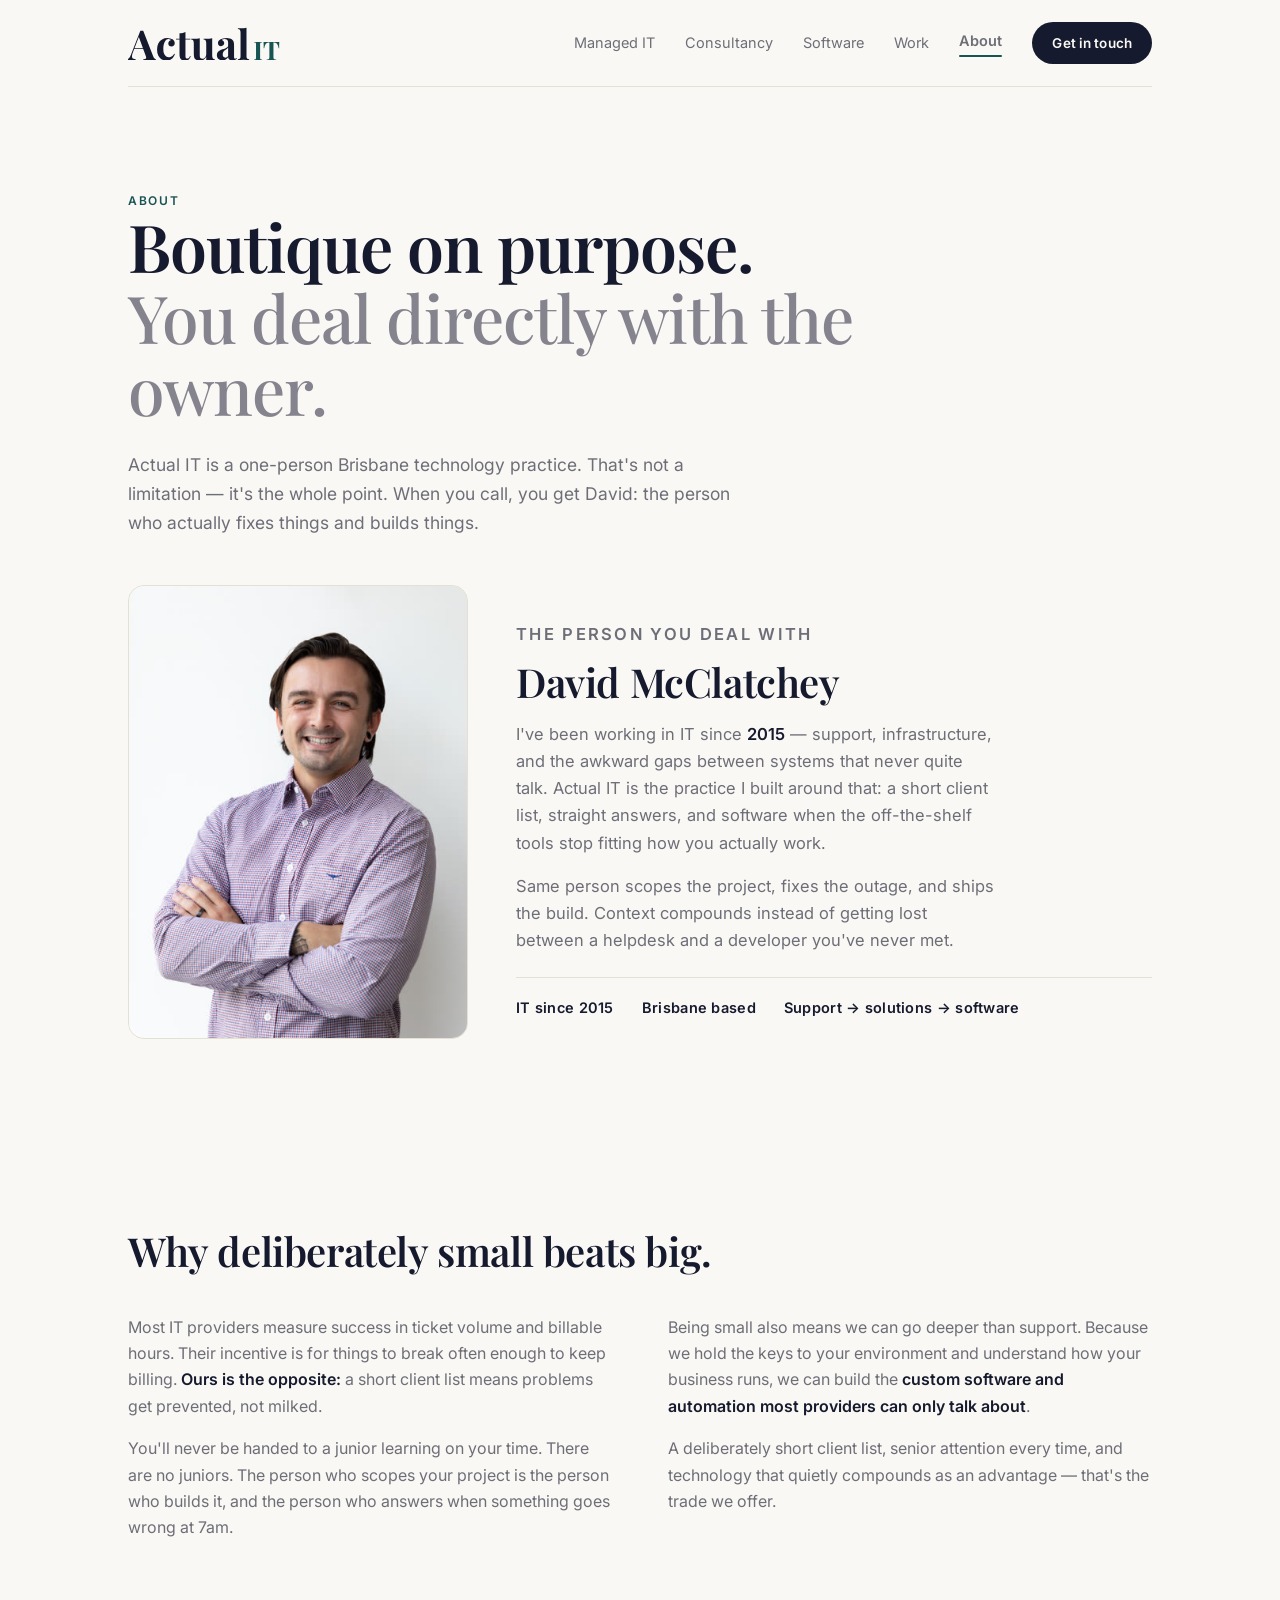
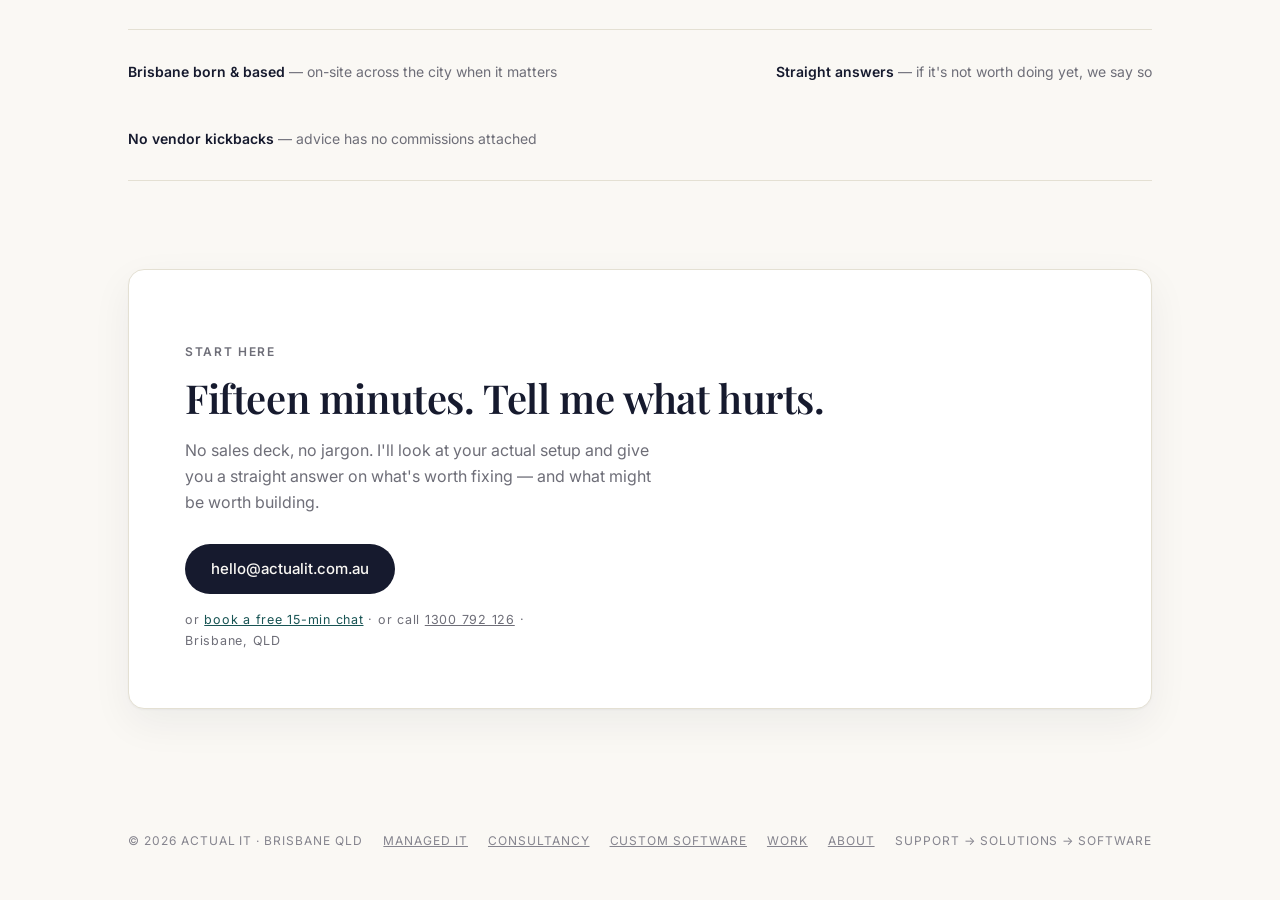
==== about/index.html @ 2c1c865e "Add David photo and brief About bio (IT since 2015) Optimise the portrait for web, feature it on /ab" ====
<!DOCTYPE html>
<html lang="en-AU">
<head>
<meta charset="UTF-8">
<meta name="viewport" content="width=device-width, initial-scale=1.0">
<title>About Actual IT | Boutique Brisbane IT — Deal Directly With The Owner</title>
<meta name="description" content="Meet David McClatchey — Actual IT is a boutique one-person Brisbane practice. In IT since 2015. A short client list means senior attention every time.">
<link rel="canonical" href="https://actualit.com.au/about/">
<meta property="og:type" content="website">
<meta property="og:title" content="About Actual IT — Boutique Brisbane IT">
<meta property="og:description" content="Meet David McClatchey — Actual IT is a boutique one-person Brisbane practice. In IT since 2015. A short client list means senior attention every time.">
<meta property="og:url" content="https://actualit.com.au/about/">
<meta property="og:locale" content="en_AU">
<meta property="og:image" content="https://actualit.com.au/assets/og-image.png">
<meta property="og:image:alt" content="Actual IT — boutique IT support, consultancy and custom software for Brisbane businesses.">
<meta property="og:image:width" content="1600">
<meta property="og:image:height" content="900">
<meta name="twitter:card" content="summary_large_image">

<meta name="geo.region" content="AU-QLD">
<meta name="geo.placename" content="Brisbane">
<link rel="icon" type="image/svg+xml" href="/favicon.svg?v=2">
<link rel="preconnect" href="https://fonts.googleapis.com">
<link rel="preconnect" href="https://fonts.gstatic.com" crossorigin>
<link href="https://fonts.googleapis.com/css2?family=Inter:wght@400;500;600&family=Playfair+Display:wght@500;600;700&display=swap" rel="stylesheet">
<link rel="stylesheet" href="/styles.css">
<script type="application/ld+json">
{
  "@context": "https://schema.org",
  "@type": "AboutPage",
  "name": "About Actual IT",
  "url": "https://actualit.com.au/about/",
  "about": {
    "@type": "ProfessionalService",
    "name": "Actual IT",
    "founder": {
      "@type": "Person",
      "name": "David McClatchey",
      "jobTitle": "Principal Consultant",
      "image": "https://actualit.com.au/assets/david-mcclatchey.jpg",
      "description": "Founder of Actual IT. Working in IT since 2015 — managed support, consultancy and custom software for Brisbane businesses.",
      "worksFor": {"@type": "Organization", "name": "Actual IT", "url": "https://actualit.com.au/"},
      "homeLocation": {"@type": "City", "name": "Brisbane"}
    }
  }
}
</script>
</head>
<body>


<div class="wrap">
  <nav>
    <a class="skip" href="#main">Skip to content</a>
    <a class="brand" href="/">
      <img class="brand-logo" src="/assets/logo.svg?v=2" alt="Actual IT" width="132" height="47">
    </a>
    <button class="nav-toggle" aria-expanded="false" aria-controls="site-nav">Menu</button>
    <div class="nav-right" id="site-nav">
      <a class="link" href="/services/managed-it-support">Managed IT</a>
      <a class="link" href="/services/consultancy">Consultancy</a>
      <a class="link" href="/services/custom-software">Software</a>
      <a class="link" href="/work/">Work</a>
      <a class="link" href="/about/" aria-current="page">About</a>
      <a class="nav-cta" href="/contact/">Get in touch</a>
    </div>
  </nav>
</div>


<main id="main">

<header class="hero" style="padding-bottom:48px;">
  <div class="wrap">
    <p class="sec-label">About</p>
    <h1>Boutique on purpose.<br><span class="dim">You deal directly with the owner.</span></h1>
    <p class="hero-sub">
      Actual IT is a one-person Brisbane technology practice. That's not a limitation — it's the
      whole point. When you call, you get David: the person who actually fixes things and builds things.
    </p>
  </div>
</header>

<section id="david" style="padding-top:0;">
  <div class="wrap">
    <div class="about-intro">
      <figure class="about-photo">
        <img
          src="/assets/david-mcclatchey.jpg"
          srcset="/assets/david-mcclatchey-sm.jpg 426w, /assets/david-mcclatchey.jpg 933w"
          sizes="(max-width: 800px) 80vw, 340px"
          width="933"
          height="1400"
          alt="David McClatchey, founder of Actual IT"
          loading="eager"
          decoding="async"
        >
      </figure>
      <div>
        <p class="sec-label">The person you deal with</p>
        <h2>David McClatchey</h2>
        <p>
          I've been working in IT since <strong>2015</strong> — support, infrastructure, and the
          awkward gaps between systems that never quite talk. Actual IT is the practice I built
          around that: a short client list, straight answers, and software when the off-the-shelf
          tools stop fitting how you actually work.
        </p>
        <p>
          Same person scopes the project, fixes the outage, and ships the build. Context compounds
          instead of getting lost between a helpdesk and a developer you've never met.
        </p>
        <div class="about-facts">
          <span><b>IT since 2015</b></span>
          <span><b>Brisbane based</b></span>
          <span><b>Support → solutions → software</b></span>
        </div>
      </div>
    </div>
  </div>
</section>

<section>
  <div class="wrap">
    <div class="sec-head">
      <h2>Why deliberately small beats big.</h2>
    </div>
    <div class="pos-grid" style="margin-top:40px;">
      <div>
        <p>Most IT providers measure success in ticket volume and billable hours. Their incentive is for things to break often enough to keep billing. <strong>Ours is the opposite:</strong> a short client list means problems get prevented, not milked.</p>
        <p>You'll never be handed to a junior learning on your time. There are no juniors. The person who scopes your project is the person who builds it, and the person who answers when something goes wrong at 7am.</p>
      </div>
      <div>
        <p>Being small also means we can go deeper than support. Because we hold the keys to your environment and understand how your business runs, we can build the <strong>custom software and automation most providers can only talk about</strong>.</p>
        <p>A deliberately short client list, senior attention every time, and technology that quietly compounds as an advantage — that's the trade we offer.</p>
      </div>
    </div>
  </div>
</section>

<div class="wrap">
  <div class="trust">
    <div><b>Brisbane born &amp; based</b> — on-site across the city when it matters</div>
    <div><b>Straight answers</b> — if it's not worth doing yet, we say so</div>
    <div><b>No vendor kickbacks</b> — advice has no commissions attached</div>
  </div>
</div>

<section id="contact">
  <div class="wrap">
    <div class="contact-box">
      <p class="sec-label">Start here</p>
      <h2>Fifteen minutes. Tell me what hurts.</h2>
      <p>No sales deck, no jargon. I'll look at your actual setup and give you a straight answer on what's worth fixing — and what might be worth building.</p>
      <a class="btn btn-solid" href="mailto:hello@actualit.com.au">hello@actualit.com.au</a>
      <p class="contact-alt">or <a href="https://cal.com/actualit/15min" target="_blank" rel="noopener" style="color:var(--accent);">book a free 15-min chat</a> · or call <a href="tel:1300792126">1300 792 126</a> &middot; Brisbane, QLD</p>
    </div>
  </div>
</section>

</main>


<div class="wrap">
  <footer style="flex-wrap:wrap; gap:16px;">
    <span>&copy; 2026 ACTUAL IT &middot; BRISBANE QLD</span>
    <span style="display:flex; gap:20px; flex-wrap:wrap;">
      <a href="/services/managed-it-support" style="color:inherit;">Managed IT</a>
      <a href="/services/consultancy" style="color:inherit;">Consultancy</a>
      <a href="/services/custom-software" style="color:inherit;">Custom Software</a>
      <a href="/work/" style="color:inherit;">Work</a>
      <a href="/about/" style="color:inherit;">About</a>
    </span>
    <span>SUPPORT &rarr; SOLUTIONS &rarr; SOFTWARE</span>
  </footer>
</div>

<script>
  (function () {
    var btn = document.querySelector('.nav-toggle');
    var nav = document.getElementById('site-nav');
    if (!btn || !nav) return;
    btn.addEventListener('click', function () {
      var open = nav.classList.toggle('open');
      btn.setAttribute('aria-expanded', open ? 'true' : 'false');
    });
  })();
</script>

</body>
</html>
---- styles.css ----
:root {
    --bg: #FAF8F4;          /* warm off-white */
    --panel: #F2EFE6;
    --border: #E4E0D3;
    --text: #161A2E;        /* ink navy */
    --muted: #6E6E78;       /* slate grey */
    --faint: #85848E;
    --accent: #185454;      /* dark teal */
    --accent-bright: #1E6F6F;
    --sage: #7FB5AE;        /* accents on dark only */
    --bone: #F2EDE3;        /* text on navy */
    --serif: "Playfair Display", Georgia, "Times New Roman", serif;
    --sans: "Inter", "Segoe UI", system-ui, sans-serif;
  }
  * { box-sizing: border-box; margin: 0; padding: 0; }
  body {
    background: var(--bg); color: var(--text);
    font-family: var(--sans); font-size: 16px; line-height: 1.65;
    -webkit-font-smoothing: antialiased;
  }
  ::selection { background: var(--accent); color: var(--bone); }
  .wrap { max-width: 1080px; margin: 0 auto; padding: 0 28px; }

  .skip {
    position: absolute; left: -999px; top: 0; z-index: 100;
    background: var(--accent); color: var(--bone);
    padding: 10px 18px; border-radius: 0 0 10px 0;
    font-size: 14px; text-decoration: none;
  }
  .skip:focus { left: 0; }
  a:focus-visible, button:focus-visible {
    outline: 2px solid var(--accent); outline-offset: 3px; border-radius: 4px;
  }
  .nav-right a[aria-current="page"] { color: var(--text); font-weight: 600; }
  .nav-right a.link[aria-current="page"]::after {
    content: ""; display: block; height: 2px; background: var(--accent);
    border-radius: 2px; margin-top: 2px;
  }

  /* nav */
  nav {
    display: flex; justify-content: space-between; align-items: center;
    padding: 22px 0; border-bottom: 1px solid var(--border);
  }
  .brand { display: flex; align-items: center; text-decoration: none; }
  .brand-logo { height: 34px; width: auto; display: block; }
  .nav-right { display: flex; gap: 30px; align-items: center; }
  .nav-right a.link { color: var(--muted); text-decoration: none; font-size: 14.5px; transition: color .15s; }
  .nav-right a.link:hover { color: var(--text); }
  .nav-cta {
    font-size: 13.5px; font-weight: 600; text-decoration: none;
    background: var(--text); color: var(--bg) !important;
    padding: 10px 20px; border-radius: 99px; transition: background .15s;
    letter-spacing: 0.01em;
  }
  .nav-cta:hover { background: var(--accent); }

  .nav-toggle { display: none; }
  @media (max-width: 760px) {
    .nav-right { position: fixed; inset: 0 0 auto 0; background: var(--bg);
      flex-direction: column; align-items: flex-start; gap: 20px;
      padding: 84px 28px 32px; border-bottom: 1px solid var(--border);
      transform: translateY(-110%); transition: transform .22s ease; z-index: 90; }
    .nav-right.open { transform: translateY(0); }
    .nav-right a.link { font-size: 18px; }
    .nav-toggle { display: block; background: none; border: 1px solid var(--border);
      border-radius: 8px; padding: 8px 12px; font-size: 15px; color: var(--text);
      cursor: pointer; z-index: 95; }
    nav { position: relative; }
  }

  /* hero */
  .hero { padding: 104px 0 80px; }
  .status-pill {
    display: inline-flex; align-items: center; gap: 9px;
    font-size: 12px; color: var(--muted); letter-spacing: 0.12em;
    text-transform: uppercase; font-weight: 500;
    border: 1px solid var(--border); border-radius: 99px; padding: 8px 16px;
    background: #fff; margin-bottom: 34px;
  }
  .pulse { width: 8px; height: 8px; border-radius: 50%; background: var(--accent-bright); animation: pulse 2.4s infinite; }
  @keyframes pulse { 0%,100% { opacity: 1; } 50% { opacity: .35; } }
  h1 {
    font-family: var(--serif); font-weight: 600;
    font-size: clamp(40px, 5.4vw, 66px); letter-spacing: -0.015em;
    line-height: 1.08; max-width: 20ch;
  }
  h1 .ok { color: var(--accent); }
  h1 .dim { color: var(--faint); font-weight: 500; }
  .hero-sub { margin-top: 26px; max-width: 56ch; color: var(--muted); font-size: 17.5px; }
  .hero-actions { margin-top: 38px; display: flex; gap: 16px; align-items: center; flex-wrap: wrap; }
  .btn {
    font-size: 15px; text-decoration: none;
    padding: 13px 26px; border-radius: 99px; transition: all .15s ease;
  }
  .btn-solid { background: var(--text); color: var(--bg); font-weight: 500; }
  .btn-solid:hover { background: var(--accent); transform: translateY(-1px); box-shadow: 0 6px 18px rgba(24,84,84,.22); }
  .btn-text { color: var(--text); font-weight: 500; }

  /* "what it's like" panel */
  .like {
    margin-top: 72px; border: 1px solid var(--border); border-radius: 14px;
    background: #fff; overflow: hidden;
    box-shadow: 0 1px 2px rgba(22,26,46,.04), 0 12px 32px rgba(22,26,46,.05);
  }
  .like-bar {
    display: flex; align-items: center; justify-content: space-between;
    padding: 14px 22px; border-bottom: 1px solid var(--border);
    font-size: 11.5px; letter-spacing: 0.12em; text-transform: uppercase;
    color: var(--faint); font-weight: 500;
  }
  .like-row {
    display: grid; grid-template-columns: 34px 1fr auto; gap: 16px;
    padding: 20px 24px; border-bottom: 1px solid var(--border); align-items: start;
  }
  .like-row:last-child { border-bottom: none; }
  .like-check {
    width: 24px; height: 24px; border-radius: 50%; background: rgba(24,84,84,.10);
    color: var(--accent); display: flex; align-items: center; justify-content: center;
    font-size: 13px; font-weight: 700; margin-top: 2px;
  }
  .like-t { font-weight: 600; font-size: 15.5px; }
  .like-d { color: var(--muted); font-size: 14.5px; margin-top: 2px; }
  .like-meta { font-size: 11.5px; letter-spacing: 0.08em; text-transform: uppercase; color: var(--faint); white-space: nowrap; padding-top: 4px; font-weight: 500; }

  /* sections */
  section { padding: 88px 0; }
  .sec-head { max-width: 720px; }
  .sec-label {
    font-size: 12px; color: var(--accent);
    letter-spacing: 0.14em; text-transform: uppercase; font-weight: 600;
  }
  h2 {
    font-family: var(--serif); font-weight: 600;
    font-size: clamp(28px, 3.4vw, 40px); letter-spacing: -0.01em;
    line-height: 1.12; margin-top: 14px;
  }
  .sec-note { color: var(--muted); font-size: 16.5px; margin-top: 14px; max-width: 52ch; }

  /* services ledger */
  .ledger { margin-top: 48px; }
  .ledger-row {
    display: grid; grid-template-columns: 220px 1fr 120px; gap: 36px;
    padding: 30px 20px; border-top: 1px solid var(--border);
    border-radius: 12px; transition: background .15s;
  }
  .ledger-row:last-child { border-bottom: 1px solid var(--border); }
  .ledger-row:hover { background: #fff; box-shadow: 0 1px 3px rgba(22,26,46,.05); }
  @media (max-width: 800px) { .ledger-row { grid-template-columns: 1fr; gap: 10px; } }
  .ledger-name { font-family: var(--serif); font-weight: 600; font-size: 19px; letter-spacing: -0.01em; }
  .ledger-name small { display: block; font-weight: 500; font-size: 11px; letter-spacing: 0.1em; text-transform: uppercase; color: var(--faint); margin-top: 6px; }
  .ledger-desc { color: var(--muted); font-size: 15.5px; max-width: 58ch; }
  .ledger-meta { font-size: 11.5px; letter-spacing: 0.08em; text-transform: uppercase; color: var(--faint); text-align: right; font-weight: 500; }
  @media (max-width: 800px) { .ledger-meta { text-align: left; } }

  /* pitch band — warm tint */
  .band-wrap { background: linear-gradient(180deg, #F1EDE0, var(--bg)); border-top: 1px solid var(--border); border-bottom: 1px solid var(--border); }
  .pitch { display: grid; grid-template-columns: 1.1fr 1fr; gap: 60px; align-items: center; }
  @media (max-width: 840px) { .pitch { grid-template-columns: 1fr; } }
  .pitch p { color: var(--muted); margin-top: 18px; font-size: 16.5px; }
  .pitch strong { color: var(--text); font-weight: 500; }
  .stack { border: 1px solid var(--border); border-radius: 14px; background: #fff; overflow: hidden; box-shadow: 0 1px 2px rgba(22,26,46,.04), 0 10px 28px rgba(22,26,46,.05); }
  .stack-item {
    padding: 19px 24px; border-bottom: 1px solid var(--border);
    display: flex; justify-content: space-between; align-items: center; gap: 20px;
  }
  .stack-item:last-child { border-bottom: none; }
  .stack-item .s-name { font-family: var(--serif); font-weight: 600; font-size: 16px; }
  .stack-item.hot .s-name::before { content: "→ "; color: var(--accent); }
  .stack-item .s-desc { color: var(--faint); font-size: 13.5px; text-align: right; }

  /* trust strip */
  .trust { display: flex; gap: 44px; flex-wrap: wrap; justify-content: space-between; padding: 30px 0; border-top: 1px solid var(--border); border-bottom: 1px solid var(--border); }
  .trust div { font-size: 14px; color: var(--muted); }
  .trust b { color: var(--text); font-weight: 600; }

  /* work / case study */
  .case {
    border: 1px solid var(--border); border-radius: 16px; background: #fff;
    padding: 40px 44px 48px;
    box-shadow: 0 1px 2px rgba(22,26,46,.04), 0 12px 32px rgba(22,26,46,.05);
  }
  .case-head {
    display: flex; justify-content: space-between; align-items: flex-start;
    gap: 28px; flex-wrap: wrap;
    padding-bottom: 28px; border-bottom: 1px solid var(--border);
  }
  .case-tagline { color: var(--muted); font-size: 16.5px; margin-top: 10px; max-width: 42ch; }
  .case-meta {
    display: flex; flex-direction: column; align-items: flex-end; gap: 8px;
    font-size: 12px; letter-spacing: 0.08em; text-transform: uppercase;
    color: var(--faint); font-weight: 500; text-align: right;
  }
  .case-meta a {
    color: var(--accent); text-decoration: none; letter-spacing: 0.04em;
    text-transform: none; font-size: 14.5px; font-weight: 600;
  }
  .case-meta a:hover { color: var(--accent-bright); }
  .case-body {
    display: grid; grid-template-columns: 1fr 1fr; gap: 48px;
    padding: 36px 0 8px;
  }
  @media (max-width: 800px) {
    .case { padding: 28px 22px 36px; }
    .case-body { grid-template-columns: 1fr; gap: 28px; }
    .case-meta { align-items: flex-start; text-align: left; }
  }
  .case h3 {
    font-family: var(--serif); font-weight: 600; font-size: 22px;
    letter-spacing: -0.01em; margin-bottom: 14px;
  }
  .case-body p, .case-expand > p, .case-footer p {
    color: var(--muted); font-size: 15.5px; margin-top: 12px;
  }
  .case-body p:first-of-type, .case-expand > p:first-of-type { margin-top: 0; }
  .case-body strong, .case-footer strong { color: var(--text); font-weight: 600; }
  .case-list {
    list-style: none; display: flex; flex-direction: column; gap: 12px;
  }
  .case-list li {
    position: relative; padding-left: 18px;
    color: var(--muted); font-size: 15.5px;
  }
  .case-list li::before {
    content: ""; position: absolute; left: 0; top: 0.65em;
    width: 7px; height: 7px; border-radius: 50%; background: var(--accent);
  }
  .case-list strong { color: var(--text); font-weight: 600; }
  .case-expand {
    padding: 28px 0 8px; border-top: 1px solid var(--border); margin-top: 20px;
  }
  .case-footer {
    margin-top: 12px; padding-top: 28px; border-top: 1px solid var(--border);
  }
  .case-footer p { max-width: 62ch; }

  /* homepage work teaser */
  .work-teaser {
    display: grid; grid-template-columns: 1.05fr 1fr; gap: 48px; align-items: start;
    margin-top: 40px;
  }
  @media (max-width: 840px) { .work-teaser { grid-template-columns: 1fr; gap: 28px; } }
  .work-teaser p { color: var(--muted); font-size: 16.5px; margin-top: 16px; max-width: 48ch; }
  .work-link {
    display: block; text-decoration: none; color: inherit;
    border: 1px solid var(--border); border-radius: 14px; background: #fff;
    padding: 28px 30px; transition: border-color .15s, box-shadow .15s, transform .15s;
    box-shadow: 0 1px 2px rgba(22,26,46,.04);
  }
  .work-link:hover {
    border-color: var(--sage); transform: translateY(-2px);
    box-shadow: 0 8px 24px rgba(22,26,46,.08);
  }
  .work-link .wl-label {
    font-size: 11.5px; letter-spacing: 0.12em; text-transform: uppercase;
    color: var(--accent); font-weight: 600;
  }
  .work-link .wl-name {
    font-family: var(--serif); font-weight: 600; font-size: 28px;
    letter-spacing: -0.01em; margin-top: 10px;
  }
  .work-link .wl-desc { color: var(--muted); font-size: 15px; margin-top: 10px; max-width: 38ch; }
  .work-link .wl-go {
    display: inline-block; margin-top: 18px; color: var(--accent);
    font-size: 14.5px; font-weight: 600;
  }

  /* about / person */
  .pos-grid {
    display: grid; grid-template-columns: 1fr 1fr; gap: 40px 56px;
  }
  .pos-grid p { color: var(--muted); font-size: 16px; margin-top: 16px; }
  .pos-grid p:first-child { margin-top: 0; }
  .pos-grid strong { color: var(--text); font-weight: 600; }
  @media (max-width: 800px) { .pos-grid { grid-template-columns: 1fr; gap: 20px; } }

  .about-intro {
    display: grid; grid-template-columns: minmax(220px, 340px) 1fr;
    gap: 48px; align-items: center;
  }
  @media (max-width: 800px) {
    .about-intro { grid-template-columns: 1fr; gap: 28px; }
  }
  .about-photo {
    margin: 0; border-radius: 16px; overflow: hidden;
    background: var(--panel); border: 1px solid var(--border);
    aspect-ratio: 3 / 4; max-width: 340px;
  }
  .about-photo img {
    display: block; width: 100%; height: 100%;
    object-fit: cover; object-position: center 18%;
  }
  .about-intro .sec-label { margin-bottom: 0; }
  .about-intro h2 { margin-top: 12px; }
  .about-intro p { color: var(--muted); font-size: 16.5px; margin-top: 16px; max-width: 48ch; }
  .about-intro p strong { color: var(--text); font-weight: 600; }
  .about-facts {
    display: flex; flex-wrap: wrap; gap: 10px 28px;
    margin-top: 22px; padding-top: 18px; border-top: 1px solid var(--border);
  }
  .about-facts span {
    font-size: 12.5px; letter-spacing: 0.08em; text-transform: uppercase;
    color: var(--faint); font-weight: 500;
  }
  .about-facts b { color: var(--text); font-weight: 600; letter-spacing: 0.02em; text-transform: none; font-size: 14.5px; }

  /* homepage meet strip */
  .meet {
    display: grid; grid-template-columns: 120px 1fr; gap: 28px; align-items: center;
    margin-top: 8px;
  }
  @media (max-width: 600px) { .meet { grid-template-columns: 96px 1fr; gap: 18px; } }
  .meet-photo {
    margin: 0; width: 120px; height: 120px; border-radius: 50%;
    overflow: hidden; border: 1px solid var(--border); background: var(--panel);
  }
  @media (max-width: 600px) { .meet-photo { width: 96px; height: 96px; } }
  .meet-photo img {
    display: block; width: 100%; height: 100%;
    object-fit: cover; object-position: center 15%;
  }
  .meet p { color: var(--muted); font-size: 16px; max-width: 54ch; }
  .meet p strong { color: var(--text); font-weight: 600; }
  .meet a { color: var(--accent); font-weight: 600; text-decoration: none; }
  .meet a:hover { color: var(--accent-bright); }

  /* contact */
  .contact-box {
    border: 1px solid var(--border); border-radius: 16px; padding: 56px;
    background: #fff; box-shadow: 0 1px 2px rgba(22,26,46,.04), 0 14px 40px rgba(22,26,46,.06);
  }
  .contact-box p { color: var(--muted); margin-top: 16px; max-width: 48ch; }
  .contact-box .btn { display: inline-block; margin-top: 28px; }
  .contact-alt { font-size: 12.5px; letter-spacing: 0.06em; color: var(--faint); margin-top: 18px; }
  .contact-alt a { color: var(--muted); }

  footer {
    padding: 34px 0 50px; display: flex; justify-content: space-between; flex-wrap: wrap; gap: 10px;
    color: var(--faint); font-size: 12px; letter-spacing: 0.08em; text-transform: uppercase;
  }

  @media (prefers-reduced-motion: reduce) {
    .pulse { animation: none; }
    * { transition: none !important; }
  }
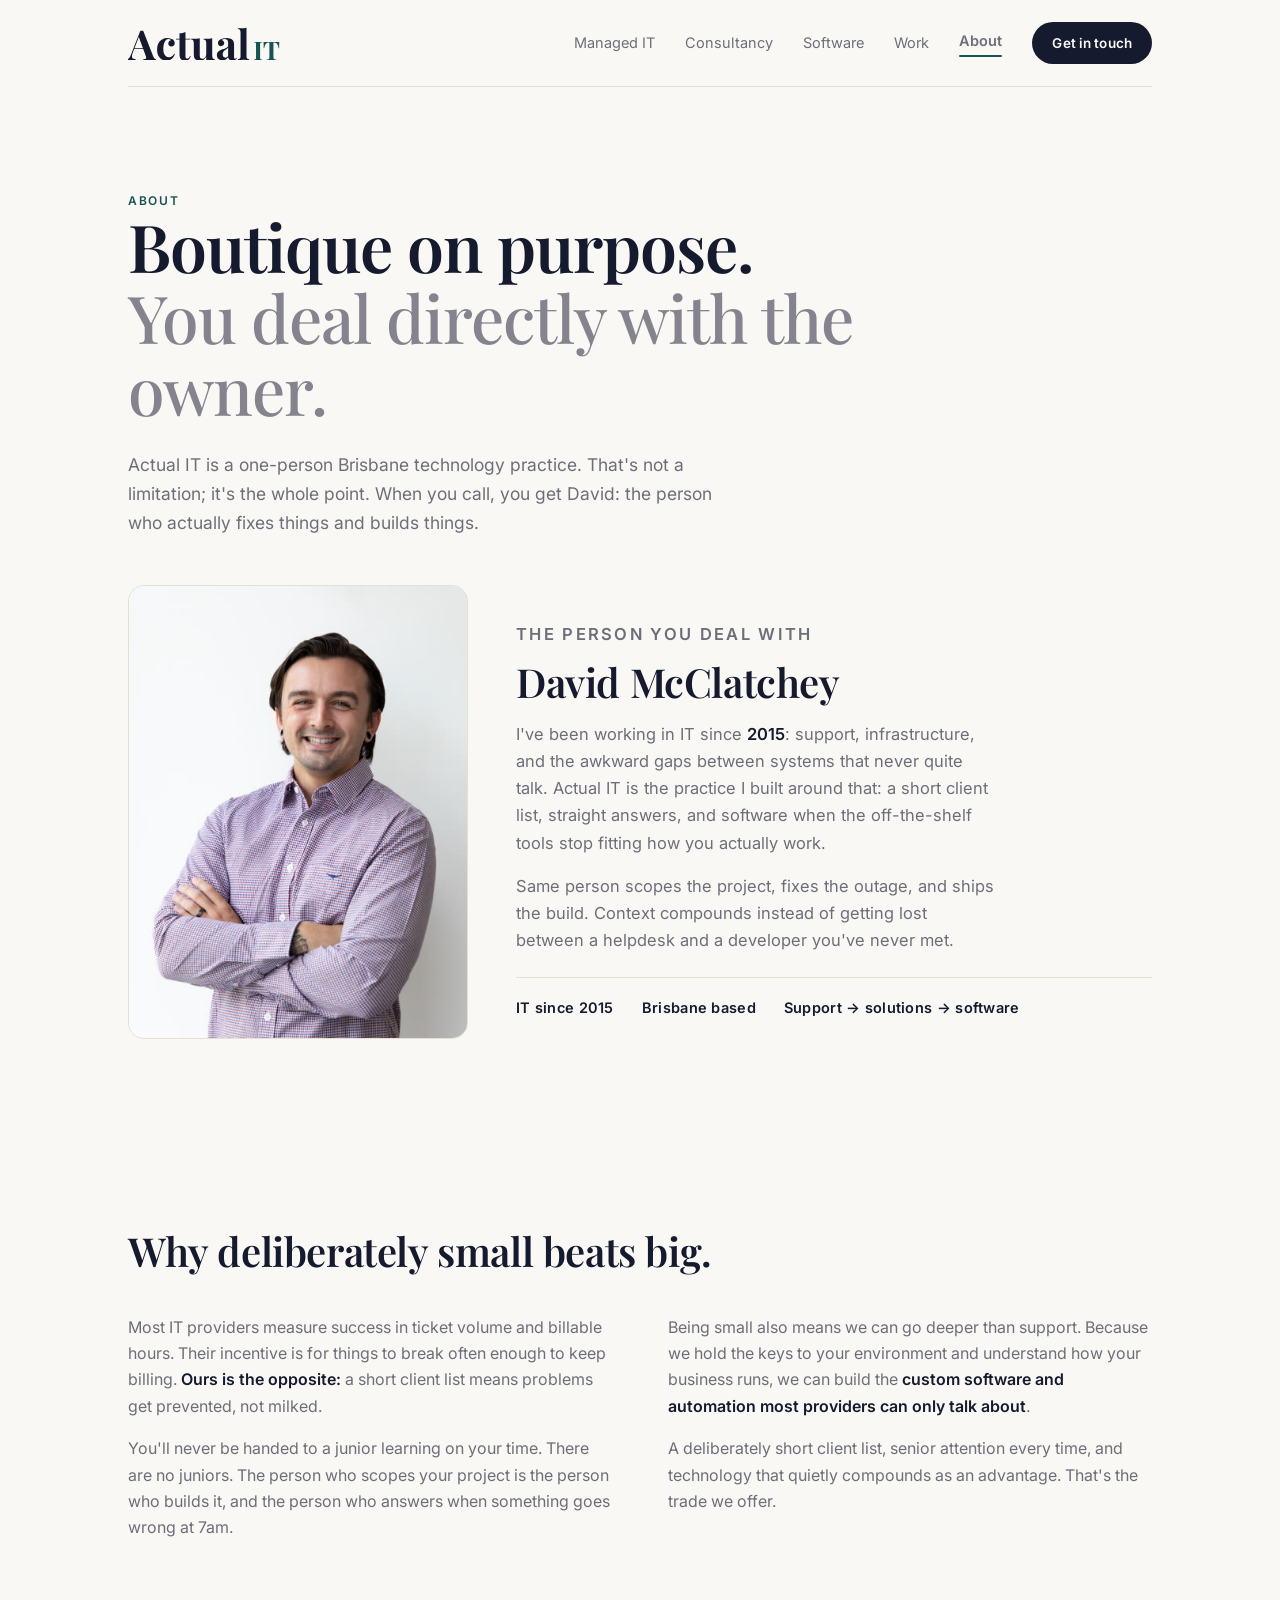
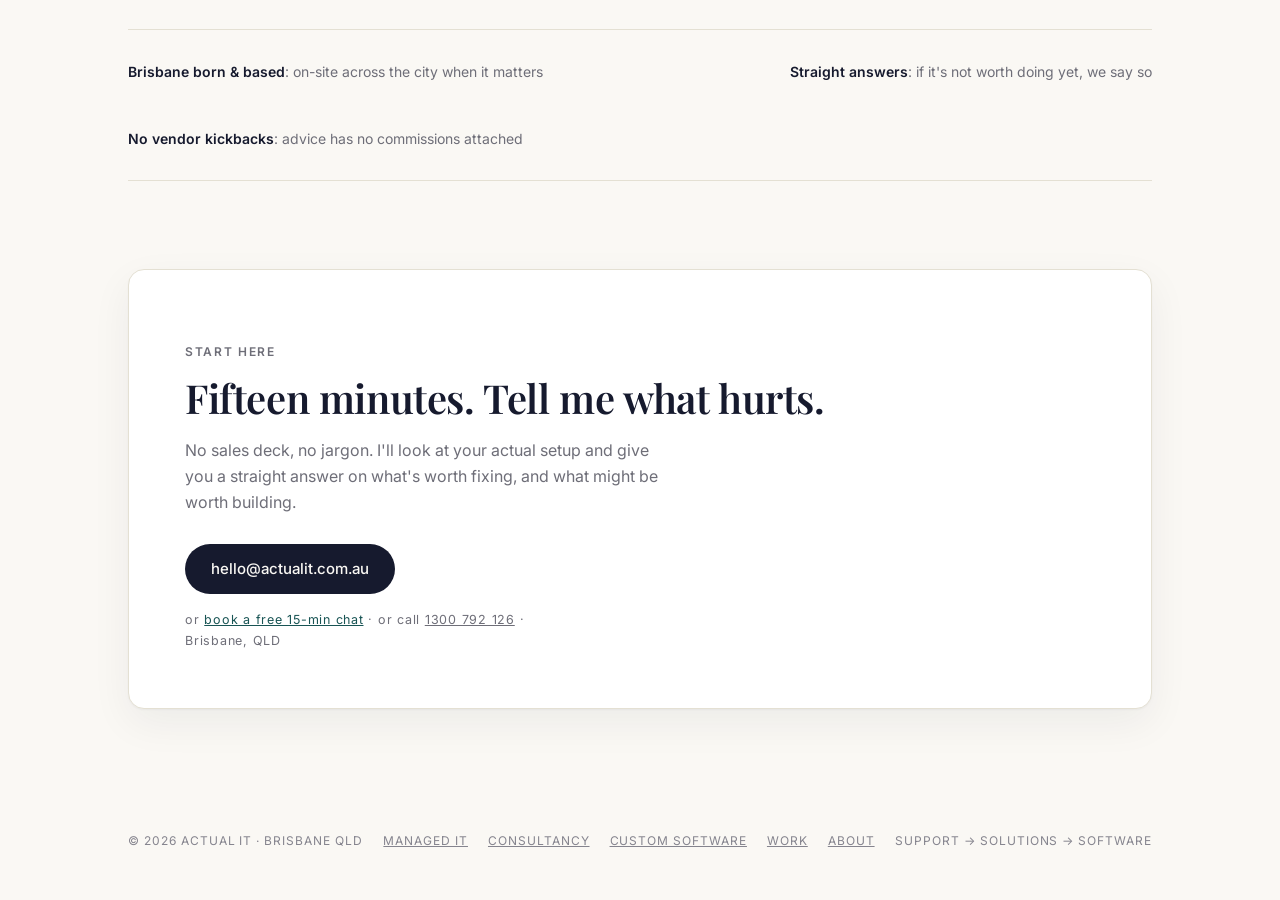
==== commit 5e85e90c: "Remove em dashes from site copy Replace em dashes with commas, colons, periods, pipes, or parenthese" ====
--- a/about/index.html
+++ b/about/index.html
@@ -3,16 +3,16 @@
 <head>
 <meta charset="UTF-8">
 <meta name="viewport" content="width=device-width, initial-scale=1.0">
-<title>About Actual IT | Boutique Brisbane IT — Deal Directly With The Owner</title>
-<meta name="description" content="Meet David McClatchey — Actual IT is a boutique one-person Brisbane practice. In IT since 2015. A short client list means senior attention every time.">
+<title>About Actual IT | Boutique Brisbane IT | Deal Directly With The Owner</title>
+<meta name="description" content="Meet David McClatchey. Actual IT is a boutique one-person Brisbane practice. In IT since 2015. A short client list means senior attention every time.">
 <link rel="canonical" href="https://actualit.com.au/about/">
 <meta property="og:type" content="website">
-<meta property="og:title" content="About Actual IT — Boutique Brisbane IT">
-<meta property="og:description" content="Meet David McClatchey — Actual IT is a boutique one-person Brisbane practice. In IT since 2015. A short client list means senior attention every time.">
+<meta property="og:title" content="About Actual IT | Boutique Brisbane IT">
+<meta property="og:description" content="Meet David McClatchey. Actual IT is a boutique one-person Brisbane practice. In IT since 2015. A short client list means senior attention every time.">
 <meta property="og:url" content="https://actualit.com.au/about/">
 <meta property="og:locale" content="en_AU">
 <meta property="og:image" content="https://actualit.com.au/assets/og-image.png">
-<meta property="og:image:alt" content="Actual IT — boutique IT support, consultancy and custom software for Brisbane businesses.">
+<meta property="og:image:alt" content="Actual IT: boutique IT support, consultancy and custom software for Brisbane businesses.">
 <meta property="og:image:width" content="1600">
 <meta property="og:image:height" content="900">
 <meta name="twitter:card" content="summary_large_image">
@@ -38,7 +38,7 @@
       "name": "David McClatchey",
       "jobTitle": "Principal Consultant",
       "image": "https://actualit.com.au/assets/david-mcclatchey.jpg",
-      "description": "Founder of Actual IT. Working in IT since 2015 — managed support, consultancy and custom software for Brisbane businesses.",
+      "description": "Founder of Actual IT. Working in IT since 2015: managed support, consultancy and custom software for Brisbane businesses.",
       "worksFor": {"@type": "Organization", "name": "Actual IT", "url": "https://actualit.com.au/"},
       "homeLocation": {"@type": "City", "name": "Brisbane"}
     }
@@ -75,7 +75,7 @@
     <p class="sec-label">About</p>
     <h1>Boutique on purpose.<br><span class="dim">You deal directly with the owner.</span></h1>
     <p class="hero-sub">
-      Actual IT is a one-person Brisbane technology practice. That's not a limitation — it's the
+      Actual IT is a one-person Brisbane technology practice. That's not a limitation; it's the
       whole point. When you call, you get David: the person who actually fixes things and builds things.
     </p>
   </div>
@@ -87,7 +87,7 @@
       <figure class="about-photo">
         <img
           src="/assets/david-mcclatchey.jpg"
-          srcset="/assets/david-mcclatchey-sm.jpg 426w, /assets/david-mcclatchey.jpg 933w"
+          srcset="/assets/david-mcclatchey-sm.jpg 427w, /assets/david-mcclatchey.jpg 933w"
           sizes="(max-width: 800px) 80vw, 340px"
           width="933"
           height="1400"
@@ -100,7 +100,7 @@
         <p class="sec-label">The person you deal with</p>
         <h2>David McClatchey</h2>
         <p>
-          I've been working in IT since <strong>2015</strong> — support, infrastructure, and the
+          I've been working in IT since <strong>2015</strong>: support, infrastructure, and the
           awkward gaps between systems that never quite talk. Actual IT is the practice I built
           around that: a short client list, straight answers, and software when the off-the-shelf
           tools stop fitting how you actually work.
@@ -131,7 +131,7 @@
       </div>
       <div>
         <p>Being small also means we can go deeper than support. Because we hold the keys to your environment and understand how your business runs, we can build the <strong>custom software and automation most providers can only talk about</strong>.</p>
-        <p>A deliberately short client list, senior attention every time, and technology that quietly compounds as an advantage — that's the trade we offer.</p>
+        <p>A deliberately short client list, senior attention every time, and technology that quietly compounds as an advantage. That's the trade we offer.</p>
       </div>
     </div>
   </div>
@@ -139,9 +139,9 @@
 
 <div class="wrap">
   <div class="trust">
-    <div><b>Brisbane born &amp; based</b> — on-site across the city when it matters</div>
-    <div><b>Straight answers</b> — if it's not worth doing yet, we say so</div>
-    <div><b>No vendor kickbacks</b> — advice has no commissions attached</div>
+    <div><b>Brisbane born &amp; based</b>: on-site across the city when it matters</div>
+    <div><b>Straight answers</b>: if it's not worth doing yet, we say so</div>
+    <div><b>No vendor kickbacks</b>: advice has no commissions attached</div>
   </div>
 </div>
 
@@ -150,7 +150,7 @@
     <div class="contact-box">
       <p class="sec-label">Start here</p>
       <h2>Fifteen minutes. Tell me what hurts.</h2>
-      <p>No sales deck, no jargon. I'll look at your actual setup and give you a straight answer on what's worth fixing — and what might be worth building.</p>
+      <p>No sales deck, no jargon. I'll look at your actual setup and give you a straight answer on what's worth fixing, and what might be worth building.</p>
       <a class="btn btn-solid" href="mailto:hello@actualit.com.au">hello@actualit.com.au</a>
       <p class="contact-alt">or <a href="https://cal.com/actualit/15min" target="_blank" rel="noopener" style="color:var(--accent);">book a free 15-min chat</a> · or call <a href="tel:1300792126">1300 792 126</a> &middot; Brisbane, QLD</p>
     </div>
--- a/styles.css
+++ b/styles.css
@@ -153,7 +153,7 @@
   .ledger-meta { font-size: 11.5px; letter-spacing: 0.08em; text-transform: uppercase; color: var(--faint); text-align: right; font-weight: 500; }
   @media (max-width: 800px) { .ledger-meta { text-align: left; } }
 
-  /* pitch band — warm tint */
+  /* pitch band: warm tint */
   .band-wrap { background: linear-gradient(180deg, #F1EDE0, var(--bg)); border-top: 1px solid var(--border); border-bottom: 1px solid var(--border); }
   .pitch { display: grid; grid-template-columns: 1.1fr 1fr; gap: 60px; align-items: center; }
   @media (max-width: 840px) { .pitch { grid-template-columns: 1fr; } }
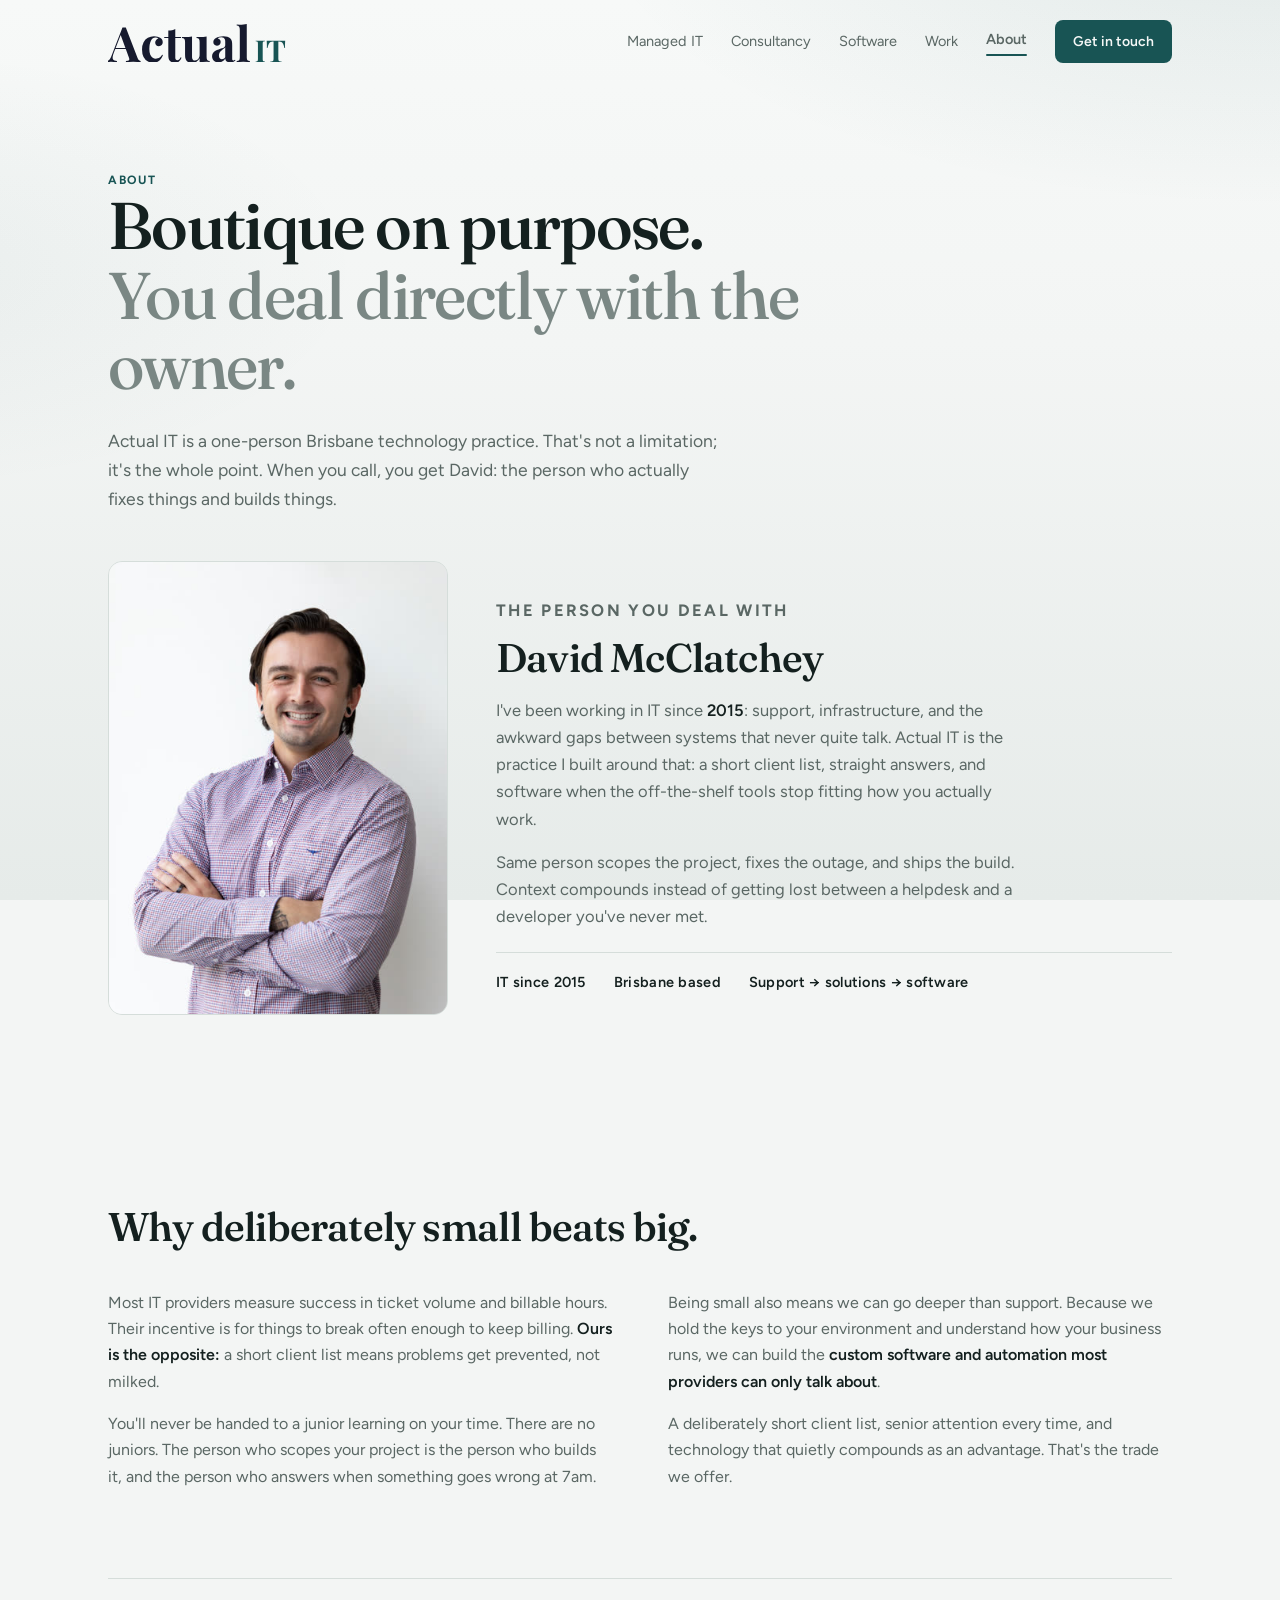
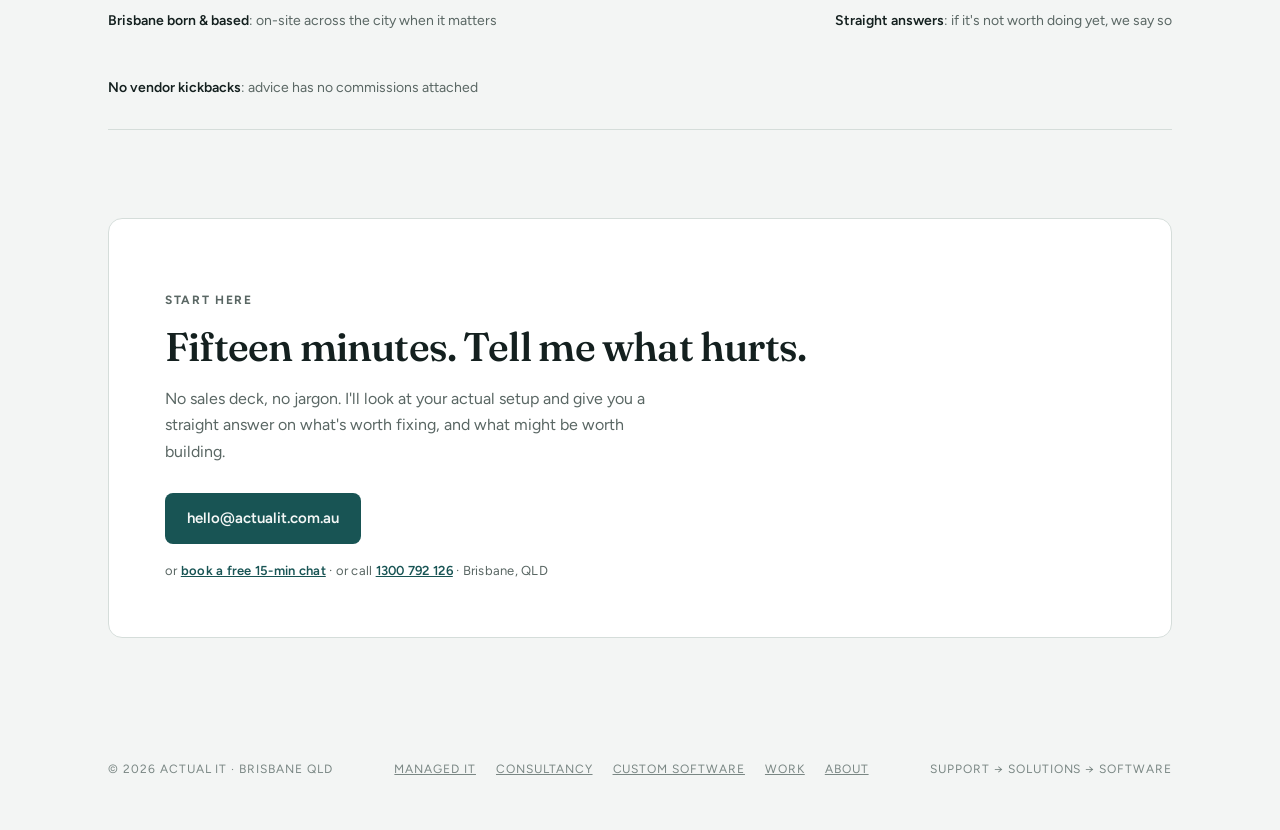
==== commit 2424259c: "Propose homepage redesign with visual before/after compare Rebuild the first viewport around brand, " ====
--- a/about/index.html
+++ b/about/index.html
@@ -22,7 +22,7 @@
 <link rel="icon" type="image/svg+xml" href="/favicon.svg?v=2">
 <link rel="preconnect" href="https://fonts.googleapis.com">
 <link rel="preconnect" href="https://fonts.gstatic.com" crossorigin>
-<link href="https://fonts.googleapis.com/css2?family=Inter:wght@400;500;600&family=Playfair+Display:wght@500;600;700&display=swap" rel="stylesheet">
+<link href="https://fonts.googleapis.com/css2?family=Figtree:wght@400;500;600;700&family=Fraunces:opsz,wght@9..144,500;9..144,550;9..144,600&display=swap" rel="stylesheet">
 <link rel="stylesheet" href="/styles.css">
 <script type="application/ld+json">
 {
--- a/styles.css
+++ b/styles.css
@@ -1,345 +1,685 @@
 :root {
-    --bg: #FAF8F4;          /* warm off-white */
-    --panel: #F2EFE6;
-    --border: #E4E0D3;
-    --text: #161A2E;        /* ink navy */
-    --muted: #6E6E78;       /* slate grey */
-    --faint: #85848E;
-    --accent: #185454;      /* dark teal */
-    --accent-bright: #1E6F6F;
-    --sage: #7FB5AE;        /* accents on dark only */
-    --bone: #F2EDE3;        /* text on navy */
-    --serif: "Playfair Display", Georgia, "Times New Roman", serif;
-    --sans: "Inter", "Segoe UI", system-ui, sans-serif;
+  --bg: #F3F5F4;
+  --bg-deep: #E6EBE9;
+  --panel: #FFFFFF;
+  --border: #D5DDDA;
+  --text: #14201F;
+  --muted: #5A6764;
+  --faint: #7A8784;
+  --accent: #185454;
+  --accent-bright: #1E6F6F;
+  --accent-soft: rgba(24, 84, 84, 0.12);
+  --ink: #0E1716;
+  --bone: #F4F7F6;
+  --serif: "Fraunces", "Iowan Old Style", Georgia, serif;
+  --sans: "Figtree", "Segoe UI", system-ui, sans-serif;
+  --radius: 8px;
+  --radius-lg: 14px;
+  --shadow: 0 1px 0 rgba(14, 23, 22, 0.04), 0 18px 40px rgba(14, 23, 22, 0.06);
+}
+
+* { box-sizing: border-box; margin: 0; padding: 0; }
+
+body {
+  background: var(--bg);
+  color: var(--text);
+  font-family: var(--sans);
+  font-size: 16px;
+  line-height: 1.65;
+  -webkit-font-smoothing: antialiased;
+}
+
+body::before {
+  content: "";
+  position: fixed;
+  inset: 0;
+  pointer-events: none;
+  z-index: -1;
+  background:
+    radial-gradient(90vw 55vh at 100% -10%, rgba(24, 84, 84, 0.10), transparent 60%),
+    radial-gradient(70vw 45vh at -10% 30%, rgba(24, 84, 84, 0.05), transparent 55%),
+    linear-gradient(180deg, #F7F9F8 0%, var(--bg) 38%, var(--bg-deep) 100%);
+}
+
+::selection { background: var(--accent); color: var(--bone); }
+
+.wrap { max-width: 1120px; margin: 0 auto; padding: 0 28px; }
+
+.skip {
+  position: absolute; left: -999px; top: 0; z-index: 100;
+  background: var(--accent); color: var(--bone);
+  padding: 10px 18px; border-radius: 0 0 var(--radius) 0;
+  font-size: 14px; text-decoration: none;
+}
+.skip:focus { left: 0; }
+
+a:focus-visible, button:focus-visible {
+  outline: 2px solid var(--accent); outline-offset: 3px; border-radius: 4px;
+}
+
+.nav-right a[aria-current="page"] { color: var(--text); font-weight: 600; }
+.nav-right a.link[aria-current="page"]::after {
+  content: ""; display: block; height: 2px; background: var(--accent);
+  border-radius: 2px; margin-top: 2px;
+}
+
+/* nav */
+nav {
+  display: flex; justify-content: space-between; align-items: center;
+  padding: 20px 0;
+}
+.brand { display: flex; align-items: center; text-decoration: none; }
+.brand-logo { height: 40px; width: auto; display: block; }
+.nav-right { display: flex; gap: 28px; align-items: center; }
+.nav-right a.link {
+  color: var(--muted); text-decoration: none; font-size: 14.5px;
+  transition: color .15s;
+}
+.nav-right a.link:hover { color: var(--text); }
+.nav-cta {
+  font-size: 14px; font-weight: 600; text-decoration: none;
+  background: var(--accent); color: var(--bone) !important;
+  padding: 10px 18px; border-radius: var(--radius); transition: background .15s;
+}
+.nav-cta:hover { background: var(--ink); }
+
+.nav-toggle { display: none; }
+@media (max-width: 760px) {
+  .nav-right {
+    position: fixed; inset: 0 0 auto 0; background: var(--bg);
+    flex-direction: column; align-items: flex-start; gap: 20px;
+    padding: 84px 28px 32px; border-bottom: 1px solid var(--border);
+    transform: translateY(-110%); transition: transform .22s ease; z-index: 90;
   }
-  * { box-sizing: border-box; margin: 0; padding: 0; }
-  body {
-    background: var(--bg); color: var(--text);
-    font-family: var(--sans); font-size: 16px; line-height: 1.65;
-    -webkit-font-smoothing: antialiased;
+  .nav-right.open { transform: translateY(0); }
+  .nav-right a.link { font-size: 18px; }
+  .nav-toggle {
+    display: block; background: none; border: 1px solid var(--border);
+    border-radius: var(--radius); padding: 8px 12px; font-size: 15px;
+    color: var(--text); cursor: pointer; z-index: 95;
   }
-  ::selection { background: var(--accent); color: var(--bone); }
-  .wrap { max-width: 1080px; margin: 0 auto; padding: 0 28px; }
-
-  .skip {
-    position: absolute; left: -999px; top: 0; z-index: 100;
-    background: var(--accent); color: var(--bone);
-    padding: 10px 18px; border-radius: 0 0 10px 0;
-    font-size: 14px; text-decoration: none;
+  nav { position: relative; }
+}
+
+/* buttons */
+.btn {
+  font-size: 15px; font-weight: 600; text-decoration: none;
+  padding: 13px 22px; border-radius: var(--radius); transition: all .18s ease;
+  display: inline-flex; align-items: center; gap: 8px;
+}
+.btn-solid {
+  background: var(--accent); color: var(--bone);
+}
+.btn-solid:hover {
+  background: var(--ink); transform: translateY(-1px);
+}
+.btn-text { color: var(--text); font-weight: 600; padding-left: 4px; }
+.btn-text:hover { color: var(--accent); }
+
+/* ========== HOME HERO (proposed) ========== */
+.hero-stage {
+  min-height: min(88vh, 820px);
+  display: grid;
+  grid-template-columns: minmax(0, 1.05fr) minmax(280px, 0.95fr);
+  gap: 0;
+  align-items: stretch;
+  margin: 0 0 0;
+  border-top: 1px solid var(--border);
+  border-bottom: 1px solid var(--border);
+  overflow: hidden;
+  background: linear-gradient(120deg, rgba(243, 245, 244, 0.92) 0%, rgba(230, 235, 233, 0.55) 55%, transparent 80%);
+}
+
+.hero-copy {
+  display: flex; flex-direction: column; justify-content: center;
+  padding: clamp(48px, 8vw, 96px) clamp(28px, 5vw, 72px);
+  max-width: 640px;
+  animation: rise 0.7s ease both;
+}
+
+.brand-hero {
+  font-family: var(--serif);
+  font-weight: 600;
+  font-size: clamp(18px, 2vw, 22px);
+  letter-spacing: -0.02em;
+  color: var(--accent);
+  margin-bottom: 22px;
+}
+
+.hero-stage h1 {
+  font-family: var(--serif);
+  font-weight: 550;
+  font-variation-settings: "SOFT" 40, "WONK" 0.4;
+  font-size: clamp(42px, 5.8vw, 72px);
+  letter-spacing: -0.03em;
+  line-height: 1.02;
+  max-width: 11ch;
+  color: var(--ink);
+}
+
+.hero-lede {
+  margin-top: 22px;
+  max-width: 36ch;
+  color: var(--muted);
+  font-size: clamp(17px, 1.5vw, 19px);
+  line-height: 1.55;
+}
+
+.hero-stage .hero-actions { margin-top: 34px; }
+
+.hero-visual {
+  margin: 0;
+  position: relative;
+  min-height: 420px;
+  background: #1a3331;
+  animation: fadein 1s ease both 0.15s;
+}
+
+.hero-visual img {
+  display: block;
+  width: 100%;
+  height: 100%;
+  object-fit: cover;
+  object-position: center 18%;
+}
+
+.hero-visual::after {
+  content: "";
+  position: absolute;
+  inset: 0;
+  background: linear-gradient(90deg, rgba(243, 245, 244, 0.55) 0%, transparent 28%);
+  pointer-events: none;
+}
+
+.hero-caption {
+  position: absolute;
+  left: 20px; bottom: 20px; z-index: 1;
+  color: var(--ink);
+  font-size: 12px;
+  letter-spacing: 0.06em;
+  text-transform: uppercase;
+  font-weight: 700;
+  background: rgba(243, 245, 244, 0.92);
+  border: 1px solid var(--border);
+  padding: 8px 12px;
+  border-radius: var(--radius);
+  animation: rise 0.8s ease both 0.35s;
+}
+
+@media (max-width: 900px) {
+  .hero-stage {
+    grid-template-columns: 1fr;
+    min-height: 0;
   }
-  .skip:focus { left: 0; }
-  a:focus-visible, button:focus-visible {
-    outline: 2px solid var(--accent); outline-offset: 3px; border-radius: 4px;
+  .hero-copy {
+    padding: 48px 28px 36px;
+    max-width: none;
   }
-  .nav-right a[aria-current="page"] { color: var(--text); font-weight: 600; }
-  .nav-right a.link[aria-current="page"]::after {
-    content: ""; display: block; height: 2px; background: var(--accent);
-    border-radius: 2px; margin-top: 2px;
+  .hero-stage h1 { max-width: 14ch; }
+  .hero-visual {
+    min-height: 52vw;
+    max-height: 420px;
   }
-
-  /* nav */
-  nav {
-    display: flex; justify-content: space-between; align-items: center;
-    padding: 22px 0; border-bottom: 1px solid var(--border);
+  .hero-visual::after {
+    background: linear-gradient(180deg, rgba(243, 245, 244, 0.7) 0%, transparent 35%);
   }
-  .brand { display: flex; align-items: center; text-decoration: none; }
-  .brand-logo { height: 34px; width: auto; display: block; }
-  .nav-right { display: flex; gap: 30px; align-items: center; }
-  .nav-right a.link { color: var(--muted); text-decoration: none; font-size: 14.5px; transition: color .15s; }
-  .nav-right a.link:hover { color: var(--text); }
-  .nav-cta {
-    font-size: 13.5px; font-weight: 600; text-decoration: none;
-    background: var(--text); color: var(--bg) !important;
-    padding: 10px 20px; border-radius: 99px; transition: background .15s;
-    letter-spacing: 0.01em;
-  }
-  .nav-cta:hover { background: var(--accent); }
-
-  .nav-toggle { display: none; }
-  @media (max-width: 760px) {
-    .nav-right { position: fixed; inset: 0 0 auto 0; background: var(--bg);
-      flex-direction: column; align-items: flex-start; gap: 20px;
-      padding: 84px 28px 32px; border-bottom: 1px solid var(--border);
-      transform: translateY(-110%); transition: transform .22s ease; z-index: 90; }
-    .nav-right.open { transform: translateY(0); }
-    .nav-right a.link { font-size: 18px; }
-    .nav-toggle { display: block; background: none; border: 1px solid var(--border);
-      border-radius: 8px; padding: 8px 12px; font-size: 15px; color: var(--text);
-      cursor: pointer; z-index: 95; }
-    nav { position: relative; }
-  }
-
-  /* hero */
-  .hero { padding: 104px 0 80px; }
-  .status-pill {
-    display: inline-flex; align-items: center; gap: 9px;
-    font-size: 12px; color: var(--muted); letter-spacing: 0.12em;
-    text-transform: uppercase; font-weight: 500;
-    border: 1px solid var(--border); border-radius: 99px; padding: 8px 16px;
-    background: #fff; margin-bottom: 34px;
-  }
-  .pulse { width: 8px; height: 8px; border-radius: 50%; background: var(--accent-bright); animation: pulse 2.4s infinite; }
-  @keyframes pulse { 0%,100% { opacity: 1; } 50% { opacity: .35; } }
-  h1 {
-    font-family: var(--serif); font-weight: 600;
-    font-size: clamp(40px, 5.4vw, 66px); letter-spacing: -0.015em;
-    line-height: 1.08; max-width: 20ch;
-  }
-  h1 .ok { color: var(--accent); }
-  h1 .dim { color: var(--faint); font-weight: 500; }
-  .hero-sub { margin-top: 26px; max-width: 56ch; color: var(--muted); font-size: 17.5px; }
-  .hero-actions { margin-top: 38px; display: flex; gap: 16px; align-items: center; flex-wrap: wrap; }
-  .btn {
-    font-size: 15px; text-decoration: none;
-    padding: 13px 26px; border-radius: 99px; transition: all .15s ease;
-  }
-  .btn-solid { background: var(--text); color: var(--bg); font-weight: 500; }
-  .btn-solid:hover { background: var(--accent); transform: translateY(-1px); box-shadow: 0 6px 18px rgba(24,84,84,.22); }
-  .btn-text { color: var(--text); font-weight: 500; }
-
-  /* "what it's like" panel */
-  .like {
-    margin-top: 72px; border: 1px solid var(--border); border-radius: 14px;
-    background: #fff; overflow: hidden;
-    box-shadow: 0 1px 2px rgba(22,26,46,.04), 0 12px 32px rgba(22,26,46,.05);
-  }
-  .like-bar {
-    display: flex; align-items: center; justify-content: space-between;
-    padding: 14px 22px; border-bottom: 1px solid var(--border);
-    font-size: 11.5px; letter-spacing: 0.12em; text-transform: uppercase;
-    color: var(--faint); font-weight: 500;
-  }
-  .like-row {
-    display: grid; grid-template-columns: 34px 1fr auto; gap: 16px;
-    padding: 20px 24px; border-bottom: 1px solid var(--border); align-items: start;
-  }
-  .like-row:last-child { border-bottom: none; }
-  .like-check {
-    width: 24px; height: 24px; border-radius: 50%; background: rgba(24,84,84,.10);
-    color: var(--accent); display: flex; align-items: center; justify-content: center;
-    font-size: 13px; font-weight: 700; margin-top: 2px;
-  }
-  .like-t { font-weight: 600; font-size: 15.5px; }
-  .like-d { color: var(--muted); font-size: 14.5px; margin-top: 2px; }
-  .like-meta { font-size: 11.5px; letter-spacing: 0.08em; text-transform: uppercase; color: var(--faint); white-space: nowrap; padding-top: 4px; font-weight: 500; }
-
-  /* sections */
-  section { padding: 88px 0; }
-  .sec-head { max-width: 720px; }
-  .sec-label {
-    font-size: 12px; color: var(--accent);
-    letter-spacing: 0.14em; text-transform: uppercase; font-weight: 600;
-  }
-  h2 {
-    font-family: var(--serif); font-weight: 600;
-    font-size: clamp(28px, 3.4vw, 40px); letter-spacing: -0.01em;
-    line-height: 1.12; margin-top: 14px;
-  }
-  .sec-note { color: var(--muted); font-size: 16.5px; margin-top: 14px; max-width: 52ch; }
-
-  /* services ledger */
-  .ledger { margin-top: 48px; }
-  .ledger-row {
-    display: grid; grid-template-columns: 220px 1fr 120px; gap: 36px;
-    padding: 30px 20px; border-top: 1px solid var(--border);
-    border-radius: 12px; transition: background .15s;
-  }
-  .ledger-row:last-child { border-bottom: 1px solid var(--border); }
-  .ledger-row:hover { background: #fff; box-shadow: 0 1px 3px rgba(22,26,46,.05); }
-  @media (max-width: 800px) { .ledger-row { grid-template-columns: 1fr; gap: 10px; } }
-  .ledger-name { font-family: var(--serif); font-weight: 600; font-size: 19px; letter-spacing: -0.01em; }
-  .ledger-name small { display: block; font-weight: 500; font-size: 11px; letter-spacing: 0.1em; text-transform: uppercase; color: var(--faint); margin-top: 6px; }
-  .ledger-desc { color: var(--muted); font-size: 15.5px; max-width: 58ch; }
-  .ledger-meta { font-size: 11.5px; letter-spacing: 0.08em; text-transform: uppercase; color: var(--faint); text-align: right; font-weight: 500; }
-  @media (max-width: 800px) { .ledger-meta { text-align: left; } }
-
-  /* pitch band: warm tint */
-  .band-wrap { background: linear-gradient(180deg, #F1EDE0, var(--bg)); border-top: 1px solid var(--border); border-bottom: 1px solid var(--border); }
-  .pitch { display: grid; grid-template-columns: 1.1fr 1fr; gap: 60px; align-items: center; }
-  @media (max-width: 840px) { .pitch { grid-template-columns: 1fr; } }
-  .pitch p { color: var(--muted); margin-top: 18px; font-size: 16.5px; }
-  .pitch strong { color: var(--text); font-weight: 500; }
-  .stack { border: 1px solid var(--border); border-radius: 14px; background: #fff; overflow: hidden; box-shadow: 0 1px 2px rgba(22,26,46,.04), 0 10px 28px rgba(22,26,46,.05); }
-  .stack-item {
-    padding: 19px 24px; border-bottom: 1px solid var(--border);
-    display: flex; justify-content: space-between; align-items: center; gap: 20px;
-  }
-  .stack-item:last-child { border-bottom: none; }
-  .stack-item .s-name { font-family: var(--serif); font-weight: 600; font-size: 16px; }
-  .stack-item.hot .s-name::before { content: "→ "; color: var(--accent); }
-  .stack-item .s-desc { color: var(--faint); font-size: 13.5px; text-align: right; }
-
-  /* trust strip */
-  .trust { display: flex; gap: 44px; flex-wrap: wrap; justify-content: space-between; padding: 30px 0; border-top: 1px solid var(--border); border-bottom: 1px solid var(--border); }
-  .trust div { font-size: 14px; color: var(--muted); }
-  .trust b { color: var(--text); font-weight: 600; }
-
-  /* work / case study */
-  .case {
-    border: 1px solid var(--border); border-radius: 16px; background: #fff;
-    padding: 40px 44px 48px;
-    box-shadow: 0 1px 2px rgba(22,26,46,.04), 0 12px 32px rgba(22,26,46,.05);
-  }
-  .case-head {
-    display: flex; justify-content: space-between; align-items: flex-start;
-    gap: 28px; flex-wrap: wrap;
-    padding-bottom: 28px; border-bottom: 1px solid var(--border);
-  }
-  .case-tagline { color: var(--muted); font-size: 16.5px; margin-top: 10px; max-width: 42ch; }
-  .case-meta {
-    display: flex; flex-direction: column; align-items: flex-end; gap: 8px;
-    font-size: 12px; letter-spacing: 0.08em; text-transform: uppercase;
-    color: var(--faint); font-weight: 500; text-align: right;
-  }
-  .case-meta a {
-    color: var(--accent); text-decoration: none; letter-spacing: 0.04em;
-    text-transform: none; font-size: 14.5px; font-weight: 600;
-  }
-  .case-meta a:hover { color: var(--accent-bright); }
-  .case-body {
-    display: grid; grid-template-columns: 1fr 1fr; gap: 48px;
-    padding: 36px 0 8px;
-  }
-  @media (max-width: 800px) {
-    .case { padding: 28px 22px 36px; }
-    .case-body { grid-template-columns: 1fr; gap: 28px; }
-    .case-meta { align-items: flex-start; text-align: left; }
-  }
-  .case h3 {
-    font-family: var(--serif); font-weight: 600; font-size: 22px;
-    letter-spacing: -0.01em; margin-bottom: 14px;
-  }
-  .case-body p, .case-expand > p, .case-footer p {
-    color: var(--muted); font-size: 15.5px; margin-top: 12px;
-  }
-  .case-body p:first-of-type, .case-expand > p:first-of-type { margin-top: 0; }
-  .case-body strong, .case-footer strong { color: var(--text); font-weight: 600; }
-  .case-list {
-    list-style: none; display: flex; flex-direction: column; gap: 12px;
-  }
-  .case-list li {
-    position: relative; padding-left: 18px;
-    color: var(--muted); font-size: 15.5px;
-  }
-  .case-list li::before {
-    content: ""; position: absolute; left: 0; top: 0.65em;
-    width: 7px; height: 7px; border-radius: 50%; background: var(--accent);
-  }
-  .case-list strong { color: var(--text); font-weight: 600; }
-  .case-expand {
-    padding: 28px 0 8px; border-top: 1px solid var(--border); margin-top: 20px;
-  }
-  .case-footer {
-    margin-top: 12px; padding-top: 28px; border-top: 1px solid var(--border);
-  }
-  .case-footer p { max-width: 62ch; }
-
-  /* homepage work teaser */
-  .work-teaser {
-    display: grid; grid-template-columns: 1.05fr 1fr; gap: 48px; align-items: start;
-    margin-top: 40px;
-  }
-  @media (max-width: 840px) { .work-teaser { grid-template-columns: 1fr; gap: 28px; } }
-  .work-teaser p { color: var(--muted); font-size: 16.5px; margin-top: 16px; max-width: 48ch; }
-  .work-link {
-    display: block; text-decoration: none; color: inherit;
-    border: 1px solid var(--border); border-radius: 14px; background: #fff;
-    padding: 28px 30px; transition: border-color .15s, box-shadow .15s, transform .15s;
-    box-shadow: 0 1px 2px rgba(22,26,46,.04);
-  }
-  .work-link:hover {
-    border-color: var(--sage); transform: translateY(-2px);
-    box-shadow: 0 8px 24px rgba(22,26,46,.08);
-  }
-  .work-link .wl-label {
-    font-size: 11.5px; letter-spacing: 0.12em; text-transform: uppercase;
-    color: var(--accent); font-weight: 600;
-  }
-  .work-link .wl-name {
-    font-family: var(--serif); font-weight: 600; font-size: 28px;
-    letter-spacing: -0.01em; margin-top: 10px;
-  }
-  .work-link .wl-desc { color: var(--muted); font-size: 15px; margin-top: 10px; max-width: 38ch; }
-  .work-link .wl-go {
-    display: inline-block; margin-top: 18px; color: var(--accent);
-    font-size: 14.5px; font-weight: 600;
-  }
-
-  /* about / person */
-  .pos-grid {
-    display: grid; grid-template-columns: 1fr 1fr; gap: 40px 56px;
-  }
-  .pos-grid p { color: var(--muted); font-size: 16px; margin-top: 16px; }
-  .pos-grid p:first-child { margin-top: 0; }
-  .pos-grid strong { color: var(--text); font-weight: 600; }
-  @media (max-width: 800px) { .pos-grid { grid-template-columns: 1fr; gap: 20px; } }
-
-  .about-intro {
-    display: grid; grid-template-columns: minmax(220px, 340px) 1fr;
-    gap: 48px; align-items: center;
-  }
-  @media (max-width: 800px) {
-    .about-intro { grid-template-columns: 1fr; gap: 28px; }
-  }
-  .about-photo {
-    margin: 0; border-radius: 16px; overflow: hidden;
-    background: var(--panel); border: 1px solid var(--border);
-    aspect-ratio: 3 / 4; max-width: 340px;
-  }
-  .about-photo img {
-    display: block; width: 100%; height: 100%;
-    object-fit: cover; object-position: center 18%;
-  }
-  .about-intro .sec-label { margin-bottom: 0; }
-  .about-intro h2 { margin-top: 12px; }
-  .about-intro p { color: var(--muted); font-size: 16.5px; margin-top: 16px; max-width: 48ch; }
-  .about-intro p strong { color: var(--text); font-weight: 600; }
-  .about-facts {
-    display: flex; flex-wrap: wrap; gap: 10px 28px;
-    margin-top: 22px; padding-top: 18px; border-top: 1px solid var(--border);
-  }
-  .about-facts span {
-    font-size: 12.5px; letter-spacing: 0.08em; text-transform: uppercase;
-    color: var(--faint); font-weight: 500;
-  }
-  .about-facts b { color: var(--text); font-weight: 600; letter-spacing: 0.02em; text-transform: none; font-size: 14.5px; }
-
-  /* homepage meet strip */
-  .meet {
-    display: grid; grid-template-columns: 120px 1fr; gap: 28px; align-items: center;
-    margin-top: 8px;
-  }
-  @media (max-width: 600px) { .meet { grid-template-columns: 96px 1fr; gap: 18px; } }
-  .meet-photo {
-    margin: 0; width: 120px; height: 120px; border-radius: 50%;
-    overflow: hidden; border: 1px solid var(--border); background: var(--panel);
-  }
-  @media (max-width: 600px) { .meet-photo { width: 96px; height: 96px; } }
-  .meet-photo img {
-    display: block; width: 100%; height: 100%;
-    object-fit: cover; object-position: center 15%;
-  }
-  .meet p { color: var(--muted); font-size: 16px; max-width: 54ch; }
-  .meet p strong { color: var(--text); font-weight: 600; }
-  .meet a { color: var(--accent); font-weight: 600; text-decoration: none; }
-  .meet a:hover { color: var(--accent-bright); }
-
-  /* contact */
-  .contact-box {
-    border: 1px solid var(--border); border-radius: 16px; padding: 56px;
-    background: #fff; box-shadow: 0 1px 2px rgba(22,26,46,.04), 0 14px 40px rgba(22,26,46,.06);
-  }
-  .contact-box p { color: var(--muted); margin-top: 16px; max-width: 48ch; }
-  .contact-box .btn { display: inline-block; margin-top: 28px; }
-  .contact-alt { font-size: 12.5px; letter-spacing: 0.06em; color: var(--faint); margin-top: 18px; }
-  .contact-alt a { color: var(--muted); }
-
-  footer {
-    padding: 34px 0 50px; display: flex; justify-content: space-between; flex-wrap: wrap; gap: 10px;
-    color: var(--faint); font-size: 12px; letter-spacing: 0.08em; text-transform: uppercase;
-  }
-
-  @media (prefers-reduced-motion: reduce) {
-    .pulse { animation: none; }
-    * { transition: none !important; }
-  }
+}
+
+@keyframes rise {
+  from { opacity: 0; transform: translateY(14px); }
+  to { opacity: 1; transform: translateY(0); }
+}
+@keyframes fadein {
+  from { opacity: 0; }
+  to { opacity: 1; }
+}
+
+/* Dual doors */
+.doors {
+  display: grid;
+  grid-template-columns: 1fr 1fr;
+  border-bottom: 1px solid var(--border);
+}
+.door {
+  display: block;
+  text-decoration: none;
+  color: inherit;
+  padding: clamp(36px, 5vw, 56px) clamp(28px, 4vw, 48px);
+  transition: background .2s ease;
+  border-right: 1px solid var(--border);
+}
+.door:last-child { border-right: none; }
+.door:hover { background: rgba(255,255,255,0.55); }
+.door-kicker {
+  font-size: 12px; letter-spacing: 0.12em; text-transform: uppercase;
+  color: var(--accent); font-weight: 700;
+}
+.door h2 {
+  font-family: var(--serif);
+  font-weight: 550;
+  font-size: clamp(26px, 3vw, 34px);
+  letter-spacing: -0.02em;
+  line-height: 1.12;
+  margin-top: 12px;
+}
+.door p {
+  margin-top: 12px;
+  color: var(--muted);
+  font-size: 16px;
+  max-width: 38ch;
+}
+.door-go {
+  display: inline-block;
+  margin-top: 22px;
+  color: var(--accent);
+  font-weight: 700;
+  font-size: 14.5px;
+}
+@media (max-width: 760px) {
+  .doors { grid-template-columns: 1fr; }
+  .door { border-right: none; border-bottom: 1px solid var(--border); }
+  .door:last-child { border-bottom: none; }
+}
+
+/* legacy hero (inner pages) */
+.hero { padding: 88px 0 64px; }
+.status-pill {
+  display: inline-flex; align-items: center; gap: 9px;
+  font-size: 12px; color: var(--muted); letter-spacing: 0.12em;
+  text-transform: uppercase; font-weight: 500;
+  border: 1px solid var(--border); border-radius: 99px; padding: 8px 16px;
+  background: #fff; margin-bottom: 34px;
+}
+.pulse {
+  width: 8px; height: 8px; border-radius: 50%;
+  background: var(--accent-bright); animation: pulse 2.4s infinite;
+}
+@keyframes pulse { 0%,100% { opacity: 1; } 50% { opacity: .35; } }
+
+h1 {
+  font-family: var(--serif); font-weight: 550;
+  font-size: clamp(40px, 5.4vw, 66px); letter-spacing: -0.025em;
+  line-height: 1.06; max-width: 18ch;
+}
+h1 .ok { color: var(--accent); }
+h1 .dim { color: var(--faint); font-weight: 500; }
+.hero-sub { margin-top: 26px; max-width: 56ch; color: var(--muted); font-size: 17.5px; }
+.hero-actions { margin-top: 38px; display: flex; gap: 16px; align-items: center; flex-wrap: wrap; }
+
+/* "what it's like" panel */
+.like {
+  margin-top: 0; border: 1px solid var(--border); border-radius: var(--radius-lg);
+  background: var(--panel); overflow: hidden;
+}
+.like-bar {
+  display: flex; align-items: center; justify-content: space-between;
+  padding: 14px 22px; border-bottom: 1px solid var(--border);
+  font-size: 11.5px; letter-spacing: 0.12em; text-transform: uppercase;
+  color: var(--faint); font-weight: 600;
+}
+.like-row {
+  display: grid; grid-template-columns: 34px 1fr auto; gap: 16px;
+  padding: 20px 24px; border-bottom: 1px solid var(--border); align-items: start;
+}
+.like-row:last-child { border-bottom: none; }
+.like-check {
+  width: 24px; height: 24px; border-radius: 50%; background: var(--accent-soft);
+  color: var(--accent); display: flex; align-items: center; justify-content: center;
+  font-size: 13px; font-weight: 700; margin-top: 2px;
+}
+.like-t { font-weight: 600; font-size: 15.5px; }
+.like-d { color: var(--muted); font-size: 14.5px; margin-top: 2px; }
+.like-meta {
+  font-size: 11.5px; letter-spacing: 0.08em; text-transform: uppercase;
+  color: var(--faint); white-space: nowrap; padding-top: 4px; font-weight: 600;
+}
+
+/* sections */
+section { padding: 88px 0; }
+.sec-head { max-width: 720px; }
+.sec-label {
+  font-size: 12px; color: var(--accent);
+  letter-spacing: 0.14em; text-transform: uppercase; font-weight: 700;
+}
+h2 {
+  font-family: var(--serif); font-weight: 550;
+  font-size: clamp(28px, 3.4vw, 40px); letter-spacing: -0.02em;
+  line-height: 1.12; margin-top: 14px;
+}
+.sec-note { color: var(--muted); font-size: 16.5px; margin-top: 14px; max-width: 52ch; }
+
+/* services ledger */
+.ledger { margin-top: 48px; }
+.ledger-row {
+  display: grid; grid-template-columns: 220px 1fr 120px; gap: 36px;
+  padding: 30px 12px; border-top: 1px solid var(--border);
+  transition: background .15s;
+}
+.ledger-row:last-child { border-bottom: 1px solid var(--border); }
+.ledger-row:hover { background: rgba(255,255,255,0.55); }
+@media (max-width: 800px) { .ledger-row { grid-template-columns: 1fr; gap: 10px; } }
+.ledger-name {
+  font-family: var(--serif); font-weight: 550; font-size: 19px; letter-spacing: -0.01em;
+}
+.ledger-name small {
+  display: block; font-family: var(--sans); font-weight: 600; font-size: 11px;
+  letter-spacing: 0.1em; text-transform: uppercase; color: var(--faint); margin-top: 6px;
+}
+.ledger-desc { color: var(--muted); font-size: 15.5px; max-width: 58ch; }
+.ledger-meta {
+  font-size: 11.5px; letter-spacing: 0.08em; text-transform: uppercase;
+  color: var(--faint); text-align: right; font-weight: 600;
+}
+@media (max-width: 800px) { .ledger-meta { text-align: left; } }
+
+/* pitch band */
+.band-wrap {
+  background: linear-gradient(180deg, rgba(24, 84, 84, 0.06), transparent);
+  border-top: 1px solid var(--border); border-bottom: 1px solid var(--border);
+}
+.pitch { display: grid; grid-template-columns: 1.1fr 1fr; gap: 60px; align-items: center; }
+@media (max-width: 840px) { .pitch { grid-template-columns: 1fr; } }
+.pitch p { color: var(--muted); margin-top: 18px; font-size: 16.5px; }
+.pitch strong { color: var(--text); font-weight: 600; }
+.stack {
+  border: 1px solid var(--border); border-radius: var(--radius-lg);
+  background: var(--panel); overflow: hidden;
+}
+.stack-item {
+  padding: 19px 24px; border-bottom: 1px solid var(--border);
+  display: flex; justify-content: space-between; align-items: center; gap: 20px;
+}
+.stack-item:last-child { border-bottom: none; }
+.stack-item .s-name { font-family: var(--serif); font-weight: 550; font-size: 16px; }
+.stack-item.hot .s-name::before { content: "→ "; color: var(--accent); }
+.stack-item .s-desc { color: var(--faint); font-size: 13.5px; text-align: right; }
+
+/* trust strip */
+.trust {
+  display: flex; gap: 44px; flex-wrap: wrap; justify-content: space-between;
+  padding: 30px 0; border-top: 1px solid var(--border); border-bottom: 1px solid var(--border);
+}
+.trust div { font-size: 14px; color: var(--muted); }
+.trust b { color: var(--text); font-weight: 600; }
+
+/* work / case study */
+.case {
+  border: 1px solid var(--border); border-radius: var(--radius-lg); background: var(--panel);
+  padding: 40px 44px 48px;
+}
+.case-head {
+  display: flex; justify-content: space-between; align-items: flex-start;
+  gap: 28px; flex-wrap: wrap;
+  padding-bottom: 28px; border-bottom: 1px solid var(--border);
+}
+.case-tagline { color: var(--muted); font-size: 16.5px; margin-top: 10px; max-width: 42ch; }
+.case-meta {
+  display: flex; flex-direction: column; align-items: flex-end; gap: 8px;
+  font-size: 12px; letter-spacing: 0.08em; text-transform: uppercase;
+  color: var(--faint); font-weight: 600; text-align: right;
+}
+.case-meta a {
+  color: var(--accent); text-decoration: none; letter-spacing: 0.04em;
+  text-transform: none; font-size: 14.5px; font-weight: 700;
+}
+.case-meta a:hover { color: var(--accent-bright); }
+.case-body {
+  display: grid; grid-template-columns: 1fr 1fr; gap: 48px;
+  padding: 36px 0 8px;
+}
+@media (max-width: 800px) {
+  .case { padding: 28px 22px 36px; }
+  .case-body { grid-template-columns: 1fr; gap: 28px; }
+  .case-meta { align-items: flex-start; text-align: left; }
+}
+.case h3 {
+  font-family: var(--serif); font-weight: 550; font-size: 22px;
+  letter-spacing: -0.01em; margin-bottom: 14px;
+}
+.case-body p, .case-expand > p, .case-footer p {
+  color: var(--muted); font-size: 15.5px; margin-top: 12px;
+}
+.case-body p:first-of-type, .case-expand > p:first-of-type { margin-top: 0; }
+.case-body strong, .case-footer strong { color: var(--text); font-weight: 600; }
+.case-list { list-style: none; display: flex; flex-direction: column; gap: 12px; }
+.case-list li {
+  position: relative; padding-left: 18px;
+  color: var(--muted); font-size: 15.5px;
+}
+.case-list li::before {
+  content: ""; position: absolute; left: 0; top: 0.65em;
+  width: 7px; height: 7px; border-radius: 50%; background: var(--accent);
+}
+.case-list strong { color: var(--text); font-weight: 600; }
+.case-expand {
+  padding: 28px 0 8px; border-top: 1px solid var(--border); margin-top: 20px;
+}
+.case-footer {
+  margin-top: 12px; padding-top: 28px; border-top: 1px solid var(--border);
+}
+.case-footer p { max-width: 62ch; }
+
+/* homepage proof / work */
+.proof {
+  padding: 96px 0;
+  border-bottom: 1px solid var(--border);
+}
+.proof-grid {
+  display: grid;
+  grid-template-columns: minmax(0, 0.95fr) minmax(0, 1.05fr);
+  gap: clamp(32px, 5vw, 64px);
+  align-items: center;
+  margin-top: 40px;
+}
+@media (max-width: 900px) {
+  .proof-grid { grid-template-columns: 1fr; }
+}
+.proof-copy p {
+  color: var(--muted); font-size: 16.5px; margin-top: 16px; max-width: 44ch;
+}
+.proof-copy p strong { color: var(--text); font-weight: 600; }
+
+.product-stage {
+  position: relative;
+  background: #10201F;
+  border-radius: var(--radius-lg);
+  padding: clamp(28px, 4vw, 40px);
+  min-height: 360px;
+  overflow: hidden;
+  color: var(--bone);
+}
+.product-stage::before {
+  content: "";
+  position: absolute;
+  inset: -20% 40% auto -10%;
+  height: 70%;
+  background: radial-gradient(circle, rgba(127, 181, 174, 0.28), transparent 70%);
+  pointer-events: none;
+}
+.product-phone {
+  position: relative;
+  width: min(100%, 250px);
+  margin: 0 auto;
+  background: #0A1413;
+  border: 1px solid rgba(244, 247, 246, 0.14);
+  border-radius: 28px;
+  padding: 14px 12px 18px;
+  box-shadow: 0 24px 48px rgba(0,0,0,0.35);
+  z-index: 1;
+}
+.product-phone .notch {
+  width: 72px; height: 6px; border-radius: 99px;
+  background: rgba(255,255,255,0.18); margin: 0 auto 14px;
+}
+.product-phone .ph-label {
+  font-size: 10px; letter-spacing: 0.14em; text-transform: uppercase;
+  color: rgba(244,247,246,0.55); font-weight: 600;
+}
+.product-phone .ph-title {
+  font-family: var(--serif); font-size: 22px; margin-top: 6px; line-height: 1.15;
+}
+.product-phone .ph-meta {
+  margin-top: 10px; font-size: 12px; color: rgba(244,247,246,0.6);
+}
+.product-phone .ph-bar {
+  margin-top: 14px; height: 5px; border-radius: 99px;
+  background: rgba(255,255,255,0.12); overflow: hidden;
+}
+.product-phone .ph-bar > span {
+  display: block; width: 28%; height: 100%; background: #7FB5AE;
+}
+.product-phone .ph-slide {
+  margin-top: 16px; aspect-ratio: 16/10; border-radius: 10px;
+  background:
+    linear-gradient(145deg, rgba(127,181,174,0.35), rgba(24,84,84,0.2)),
+    repeating-linear-gradient(-12deg, transparent, transparent 8px, rgba(255,255,255,0.04) 8px, rgba(255,255,255,0.04) 9px);
+  display: flex; align-items: flex-end; padding: 12px;
+  font-size: 13px; font-weight: 600;
+}
+.product-float {
+  position: absolute;
+  right: clamp(16px, 4vw, 36px);
+  bottom: clamp(16px, 4vw, 36px);
+  width: min(240px, 46%);
+  background: var(--panel);
+  color: var(--text);
+  border-radius: var(--radius);
+  padding: 16px 18px;
+  z-index: 2;
+  box-shadow: var(--shadow);
+}
+.product-float .pf-label {
+  font-size: 10px; letter-spacing: 0.12em; text-transform: uppercase;
+  color: var(--accent); font-weight: 700;
+}
+.product-float .pf-name { font-weight: 700; margin-top: 6px; font-size: 15px; }
+.product-float .pf-rows {
+  margin-top: 10px; display: flex; flex-direction: column; gap: 6px;
+  font-size: 12.5px; color: var(--muted);
+}
+.product-float .pf-rows b { color: var(--text); font-weight: 600; }
+
+/* about / person */
+.pos-grid {
+  display: grid; grid-template-columns: 1fr 1fr; gap: 40px 56px;
+}
+.pos-grid p { color: var(--muted); font-size: 16px; margin-top: 16px; }
+.pos-grid p:first-child { margin-top: 0; }
+.pos-grid strong { color: var(--text); font-weight: 600; }
+@media (max-width: 800px) { .pos-grid { grid-template-columns: 1fr; gap: 20px; } }
+
+.about-intro {
+  display: grid; grid-template-columns: minmax(220px, 340px) 1fr;
+  gap: 48px; align-items: center;
+}
+@media (max-width: 800px) {
+  .about-intro { grid-template-columns: 1fr; gap: 28px; }
+}
+.about-photo {
+  margin: 0; border-radius: var(--radius-lg); overflow: hidden;
+  background: var(--bg-deep); border: 1px solid var(--border);
+  aspect-ratio: 3 / 4; max-width: 340px;
+}
+.about-photo img {
+  display: block; width: 100%; height: 100%;
+  object-fit: cover; object-position: center 18%;
+}
+.about-intro .sec-label { margin-bottom: 0; }
+.about-intro h2 { margin-top: 12px; }
+.about-intro p { color: var(--muted); font-size: 16.5px; margin-top: 16px; max-width: 48ch; }
+.about-intro p strong { color: var(--text); font-weight: 600; }
+.about-facts {
+  display: flex; flex-wrap: wrap; gap: 10px 28px;
+  margin-top: 22px; padding-top: 18px; border-top: 1px solid var(--border);
+}
+.about-facts span {
+  font-size: 12.5px; letter-spacing: 0.08em; text-transform: uppercase;
+  color: var(--faint); font-weight: 600;
+}
+.about-facts b {
+  color: var(--text); font-weight: 600; letter-spacing: 0.02em;
+  text-transform: none; font-size: 14.5px;
+}
+
+.meet {
+  display: grid; grid-template-columns: 120px 1fr; gap: 28px; align-items: center;
+  margin-top: 8px;
+}
+@media (max-width: 600px) { .meet { grid-template-columns: 96px 1fr; gap: 18px; } }
+.meet-photo {
+  margin: 0; width: 120px; height: 120px; border-radius: 50%;
+  overflow: hidden; border: 1px solid var(--border); background: var(--bg-deep);
+}
+@media (max-width: 600px) { .meet-photo { width: 96px; height: 96px; } }
+.meet-photo img {
+  display: block; width: 100%; height: 100%;
+  object-fit: cover; object-position: center 15%;
+}
+.meet p { color: var(--muted); font-size: 16px; max-width: 54ch; }
+.meet p strong { color: var(--text); font-weight: 600; }
+.meet a { color: var(--accent); font-weight: 700; text-decoration: none; }
+.meet a:hover { color: var(--accent-bright); }
+
+/* contact */
+.contact-box {
+  border: 1px solid var(--border); border-radius: var(--radius-lg); padding: 56px;
+  background: var(--panel);
+}
+.contact-box p { color: var(--muted); margin-top: 16px; max-width: 48ch; }
+.contact-box .btn { display: inline-block; margin-top: 28px; }
+.contact-alt { font-size: 13px; letter-spacing: 0.02em; color: var(--faint); margin-top: 18px; }
+.contact-alt a { color: var(--accent); font-weight: 600; }
+
+footer {
+  padding: 34px 0 50px; display: flex; justify-content: space-between; flex-wrap: wrap; gap: 10px;
+  color: var(--faint); font-size: 12px; letter-spacing: 0.08em; text-transform: uppercase;
+}
+
+/* comparison page */
+.compare-page { background: #111; color: #eee; }
+.compare-page body, body.compare-page {
+  background: #111; color: #ececec;
+}
+body.compare-page::before { display: none; }
+.compare-hero {
+  padding: 48px 28px 28px; max-width: 1200px; margin: 0 auto;
+}
+.compare-hero h1 {
+  font-family: var(--serif); font-size: clamp(32px, 4vw, 48px);
+  max-width: 20ch; color: #fff;
+}
+.compare-hero p { color: #aaa; margin-top: 14px; max-width: 60ch; font-size: 17px; }
+.compare-grid {
+  display: grid; grid-template-columns: 1fr 1fr; gap: 20px;
+  max-width: 1200px; margin: 0 auto; padding: 12px 28px 64px;
+}
+@media (max-width: 900px) { .compare-grid { grid-template-columns: 1fr; } }
+.compare-col {
+  background: #1a1a1a; border: 1px solid #2c2c2c; border-radius: 12px; overflow: hidden;
+}
+.compare-col h2 {
+  font-family: var(--sans); font-size: 13px; letter-spacing: 0.12em;
+  text-transform: uppercase; margin: 0; padding: 14px 16px;
+  border-bottom: 1px solid #2c2c2c; color: #9ad;
+}
+.compare-col.proposed h2 { color: #7FB5AE; }
+.compare-col img { display: block; width: 100%; height: auto; }
+.compare-notes {
+  max-width: 1200px; margin: 0 auto; padding: 0 28px 80px;
+  display: grid; grid-template-columns: repeat(3, 1fr); gap: 20px;
+}
+@media (max-width: 900px) { .compare-notes { grid-template-columns: 1fr; } }
+.compare-notes article {
+  border: 1px solid #2c2c2c; border-radius: 12px; padding: 20px;
+  background: #161616;
+}
+.compare-notes h3 {
+  font-family: var(--serif); font-size: 20px; color: #fff; margin-bottom: 8px;
+}
+.compare-notes p { color: #aaa; font-size: 14.5px; }
+
+@media (prefers-reduced-motion: reduce) {
+  .pulse { animation: none; }
+  .hero-copy, .hero-visual, .hero-caption { animation: none; }
+  * { transition: none !important; }
+}
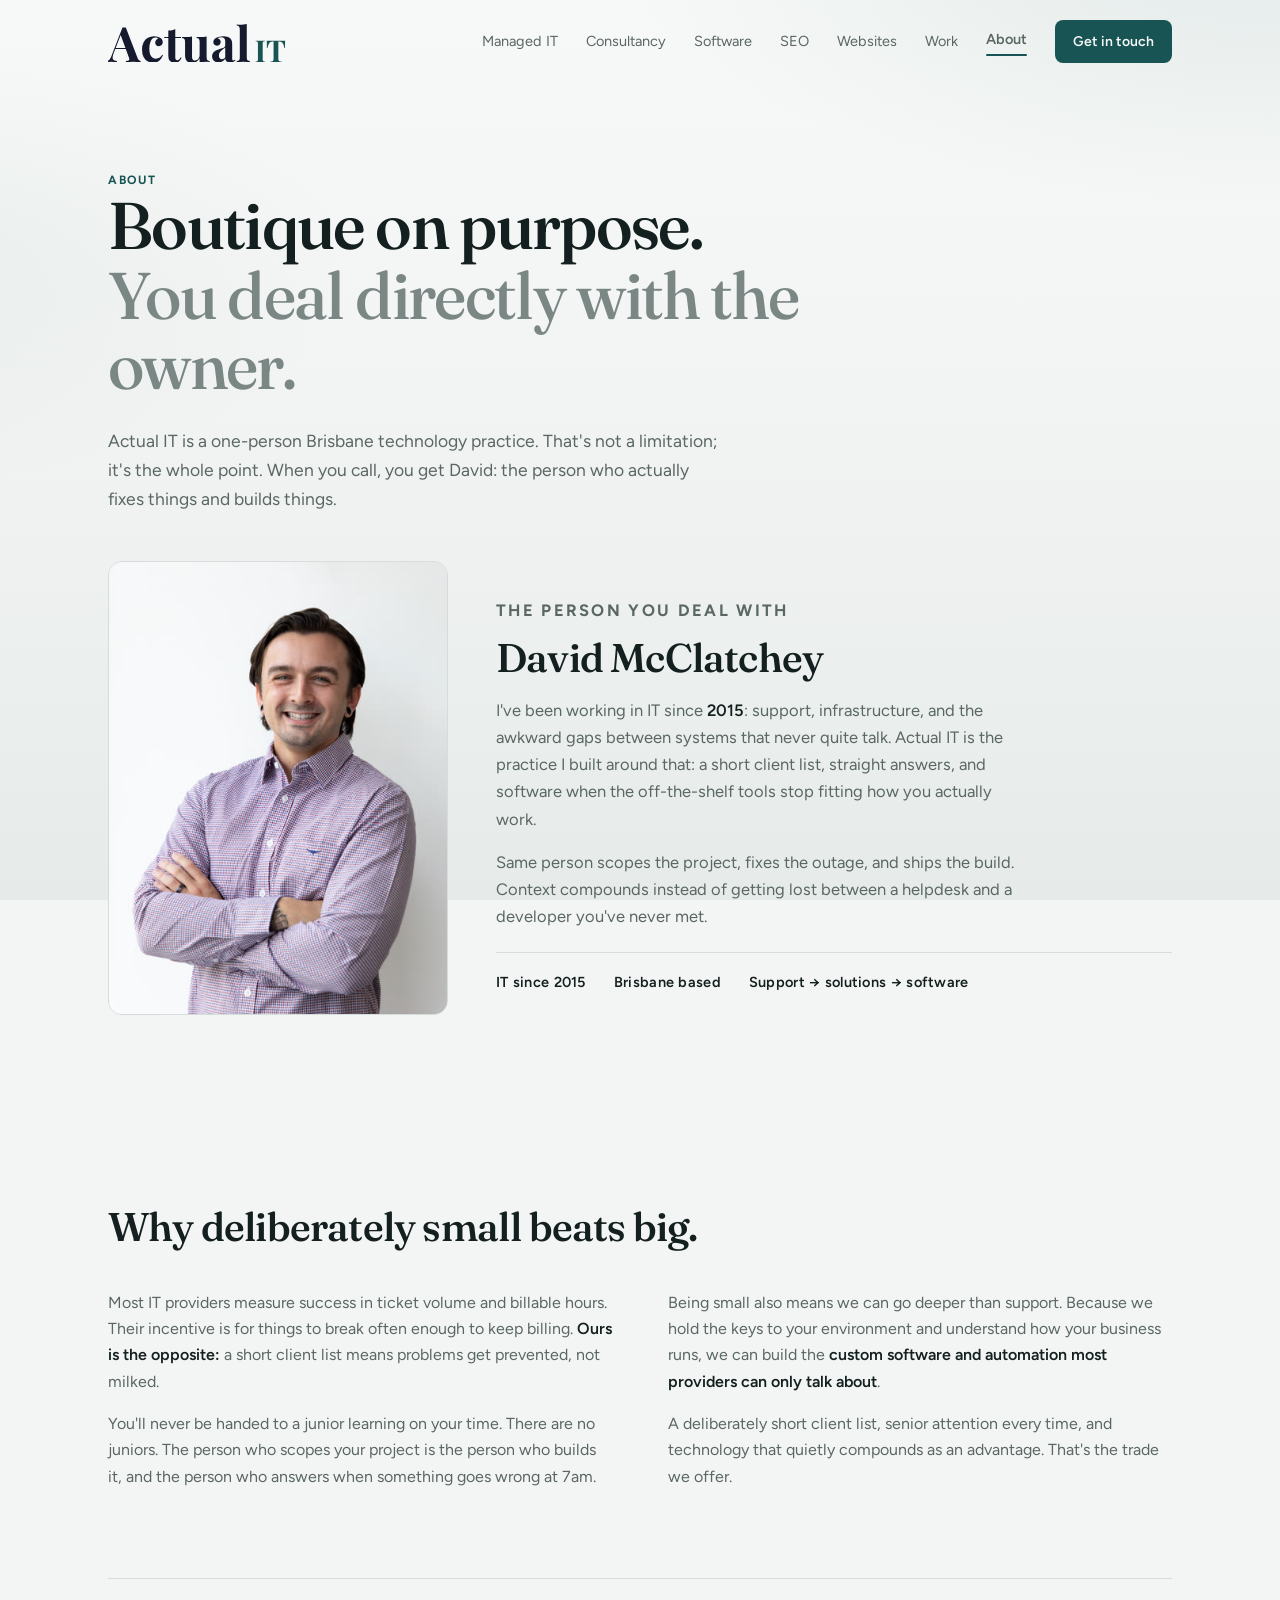
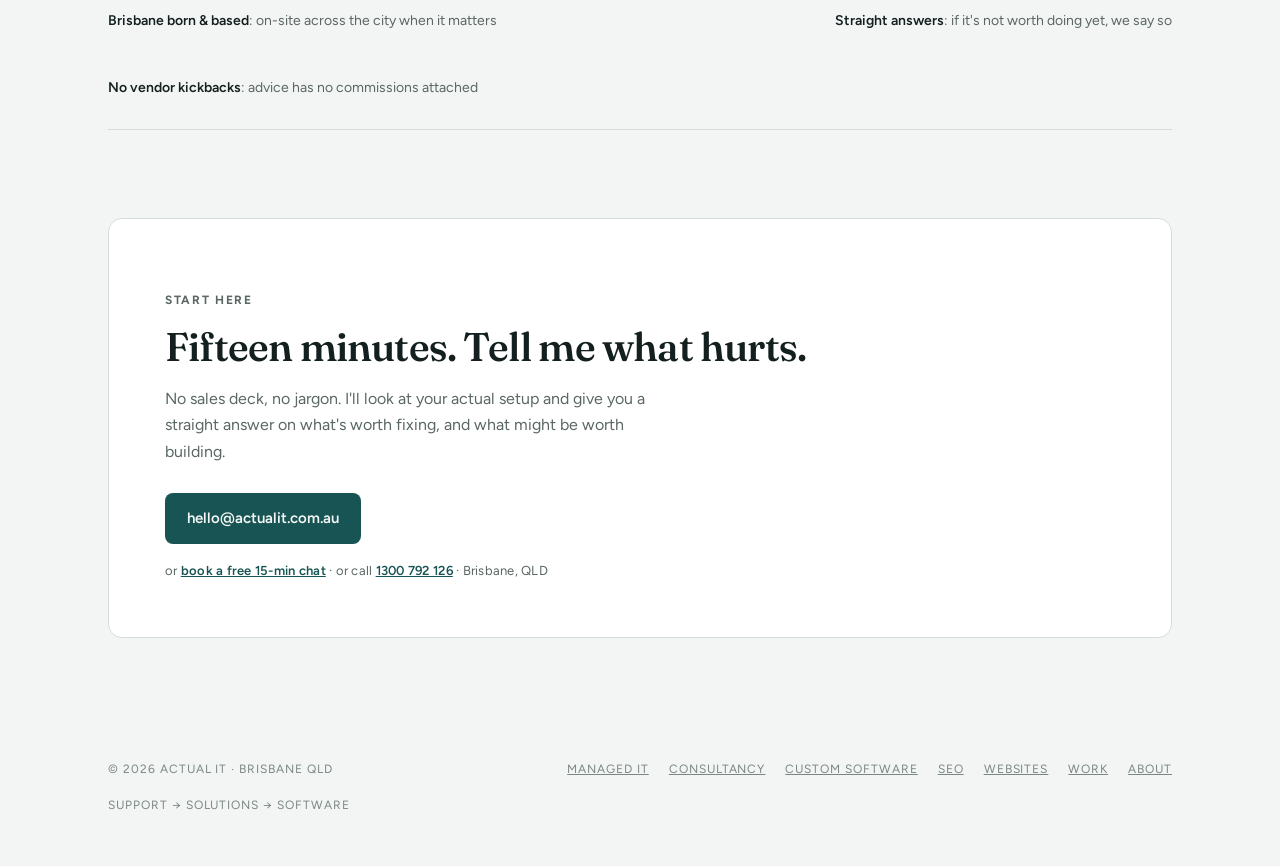
==== commit c34ea172: "Add SEO and websites service pages Publish the two new services, list them in the nav and footer on " ====
--- a/about/index.html
+++ b/about/index.html
@@ -60,6 +60,8 @@
       <a class="link" href="/services/managed-it-support">Managed IT</a>
       <a class="link" href="/services/consultancy">Consultancy</a>
       <a class="link" href="/services/custom-software">Software</a>
+      <a class="link" href="/services/seo">SEO</a>
+      <a class="link" href="/services/websites">Websites</a>
       <a class="link" href="/work/">Work</a>
       <a class="link" href="/about/" aria-current="page">About</a>
       <a class="nav-cta" href="/contact/">Get in touch</a>
@@ -167,6 +169,8 @@
       <a href="/services/managed-it-support" style="color:inherit;">Managed IT</a>
       <a href="/services/consultancy" style="color:inherit;">Consultancy</a>
       <a href="/services/custom-software" style="color:inherit;">Custom Software</a>
+      <a href="/services/seo" style="color:inherit;">SEO</a>
+      <a href="/services/websites" style="color:inherit;">Websites</a>
       <a href="/work/" style="color:inherit;">Work</a>
       <a href="/about/" style="color:inherit;">About</a>
     </span>
--- a/styles.css
+++ b/styles.css
@@ -71,6 +71,14 @@
 .brand { display: flex; align-items: center; text-decoration: none; }
 .brand-logo { height: 40px; width: auto; display: block; }
 .nav-right { display: flex; gap: 28px; align-items: center; }
+@media (max-width: 980px) and (min-width: 761px) {
+  .nav-right { gap: 16px; }
+  .nav-cta { padding: 8px 12px; }
+}
+@media (max-width: 820px) and (min-width: 761px) {
+  .nav-right { gap: 12px; }
+  .nav-cta { padding: 8px 10px; font-size: 13px; }
+}
 .nav-right a.link {
   color: var(--muted); text-decoration: none; font-size: 14.5px;
   transition: color .15s;
@@ -98,6 +106,7 @@
     border-radius: var(--radius); padding: 8px 12px; font-size: 15px;
     color: var(--text); cursor: pointer; z-index: 95;
   }
+  .brand { position: relative; z-index: 96; }
   nav { position: relative; }
 }
 
@@ -118,24 +127,12 @@
 
 /* ========== HOME HERO (proposed) ========== */
 .hero-stage {
-  min-height: min(88vh, 820px);
-  display: grid;
-  grid-template-columns: minmax(0, 1.05fr) minmax(280px, 0.95fr);
-  gap: 0;
-  align-items: stretch;
-  margin: 0 0 0;
-  border-top: 1px solid var(--border);
+  padding: clamp(64px, 10vw, 112px) 0 clamp(56px, 8vw, 88px);
   border-bottom: 1px solid var(--border);
-  overflow: hidden;
-  background: linear-gradient(120deg, rgba(243, 245, 244, 0.92) 0%, rgba(230, 235, 233, 0.55) 55%, transparent 80%);
-}
-
-.hero-copy {
-  display: flex; flex-direction: column; justify-content: center;
-  padding: clamp(48px, 8vw, 96px) clamp(28px, 5vw, 72px);
-  max-width: 640px;
   animation: rise 0.7s ease both;
 }
+
+.hero-copy { max-width: 720px; }
 
 .brand-hero {
   font-family: var(--serif);
@@ -150,88 +147,29 @@
   font-family: var(--serif);
   font-weight: 550;
   font-variation-settings: "SOFT" 40, "WONK" 0.4;
-  font-size: clamp(42px, 5.8vw, 72px);
-  letter-spacing: -0.03em;
-  line-height: 1.02;
-  max-width: 11ch;
+  font-size: clamp(40px, 5.4vw, 66px);
+  letter-spacing: -0.025em;
+  line-height: 1.06;
+  max-width: 18ch;
   color: var(--ink);
 }
+
+.hero-stage h1 .ok { color: var(--accent); }
+.hero-stage h1 .dim { color: var(--faint); font-weight: 500; }
 
 .hero-lede {
   margin-top: 22px;
-  max-width: 36ch;
+  max-width: 52ch;
   color: var(--muted);
-  font-size: clamp(17px, 1.5vw, 19px);
+  font-size: clamp(17px, 1.5vw, 18.5px);
   line-height: 1.55;
 }
 
 .hero-stage .hero-actions { margin-top: 34px; }
-
-.hero-visual {
-  margin: 0;
-  position: relative;
-  min-height: 420px;
-  background: #1a3331;
-  animation: fadein 1s ease both 0.15s;
-}
-
-.hero-visual img {
-  display: block;
-  width: 100%;
-  height: 100%;
-  object-fit: cover;
-  object-position: center 18%;
-}
-
-.hero-visual::after {
-  content: "";
-  position: absolute;
-  inset: 0;
-  background: linear-gradient(90deg, rgba(243, 245, 244, 0.55) 0%, transparent 28%);
-  pointer-events: none;
-}
-
-.hero-caption {
-  position: absolute;
-  left: 20px; bottom: 20px; z-index: 1;
-  color: var(--ink);
-  font-size: 12px;
-  letter-spacing: 0.06em;
-  text-transform: uppercase;
-  font-weight: 700;
-  background: rgba(243, 245, 244, 0.92);
-  border: 1px solid var(--border);
-  padding: 8px 12px;
-  border-radius: var(--radius);
-  animation: rise 0.8s ease both 0.35s;
-}
-
-@media (max-width: 900px) {
-  .hero-stage {
-    grid-template-columns: 1fr;
-    min-height: 0;
-  }
-  .hero-copy {
-    padding: 48px 28px 36px;
-    max-width: none;
-  }
-  .hero-stage h1 { max-width: 14ch; }
-  .hero-visual {
-    min-height: 52vw;
-    max-height: 420px;
-  }
-  .hero-visual::after {
-    background: linear-gradient(180deg, rgba(243, 245, 244, 0.7) 0%, transparent 35%);
-  }
-}
 
 @keyframes rise {
   from { opacity: 0; transform: translateY(14px); }
   to { opacity: 1; transform: translateY(0); }
-}
-@keyframes fadein {
-  from { opacity: 0; }
-  to { opacity: 1; }
 }
 
 /* Dual doors */
@@ -680,6 +618,6 @@
 
 @media (prefers-reduced-motion: reduce) {
   .pulse { animation: none; }
-  .hero-copy, .hero-visual, .hero-caption { animation: none; }
+  .hero-stage { animation: none; }
   * { transition: none !important; }
 }
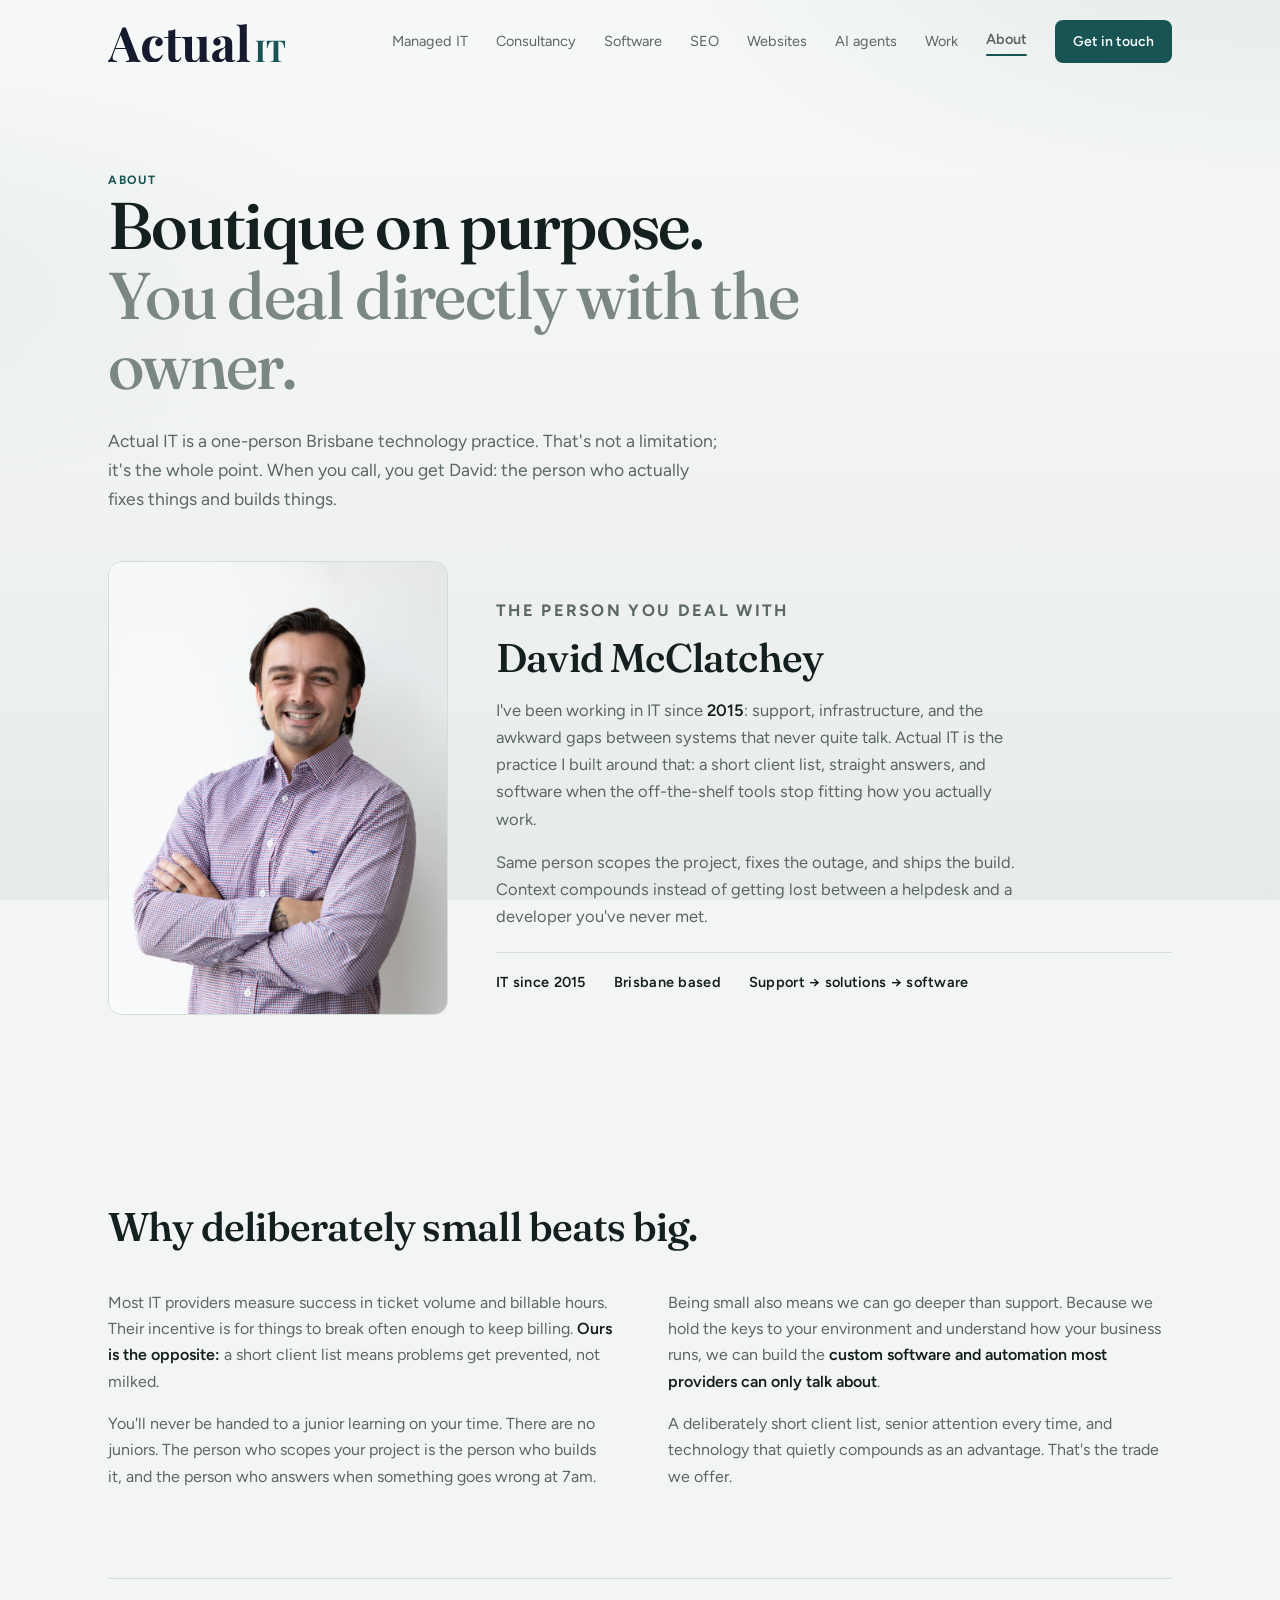
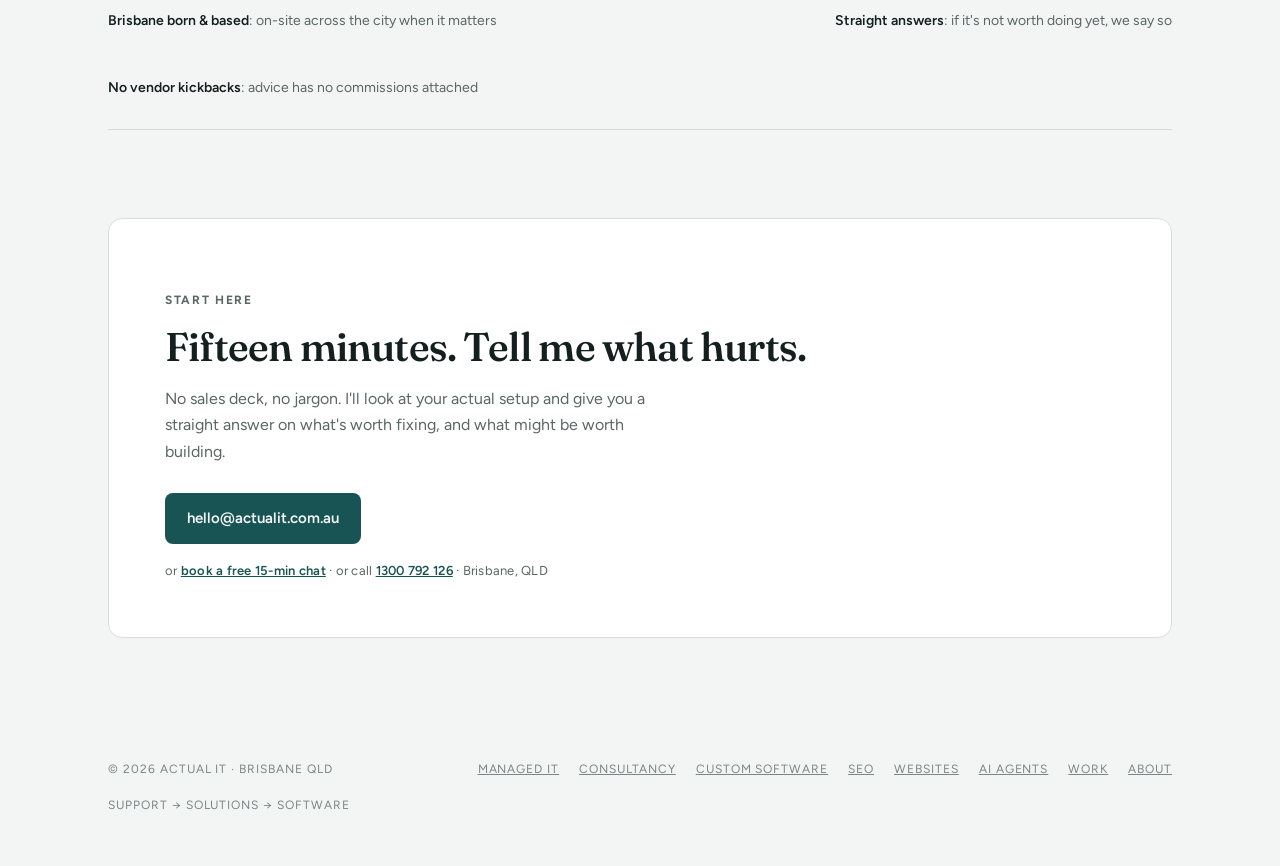
==== commit f27f494e: "Add AI agents service page Publish /services/ai-agents with the supplied copy, including the pricing" ====
--- a/about/index.html
+++ b/about/index.html
@@ -62,6 +62,7 @@
       <a class="link" href="/services/custom-software">Software</a>
       <a class="link" href="/services/seo">SEO</a>
       <a class="link" href="/services/websites">Websites</a>
+      <a class="link" href="/services/ai-agents">AI agents</a>
       <a class="link" href="/work/">Work</a>
       <a class="link" href="/about/" aria-current="page">About</a>
       <a class="nav-cta" href="/contact/">Get in touch</a>
@@ -171,6 +172,7 @@
       <a href="/services/custom-software" style="color:inherit;">Custom Software</a>
       <a href="/services/seo" style="color:inherit;">SEO</a>
       <a href="/services/websites" style="color:inherit;">Websites</a>
+      <a href="/services/ai-agents" style="color:inherit;">AI agents</a>
       <a href="/work/" style="color:inherit;">Work</a>
       <a href="/about/" style="color:inherit;">About</a>
     </span>
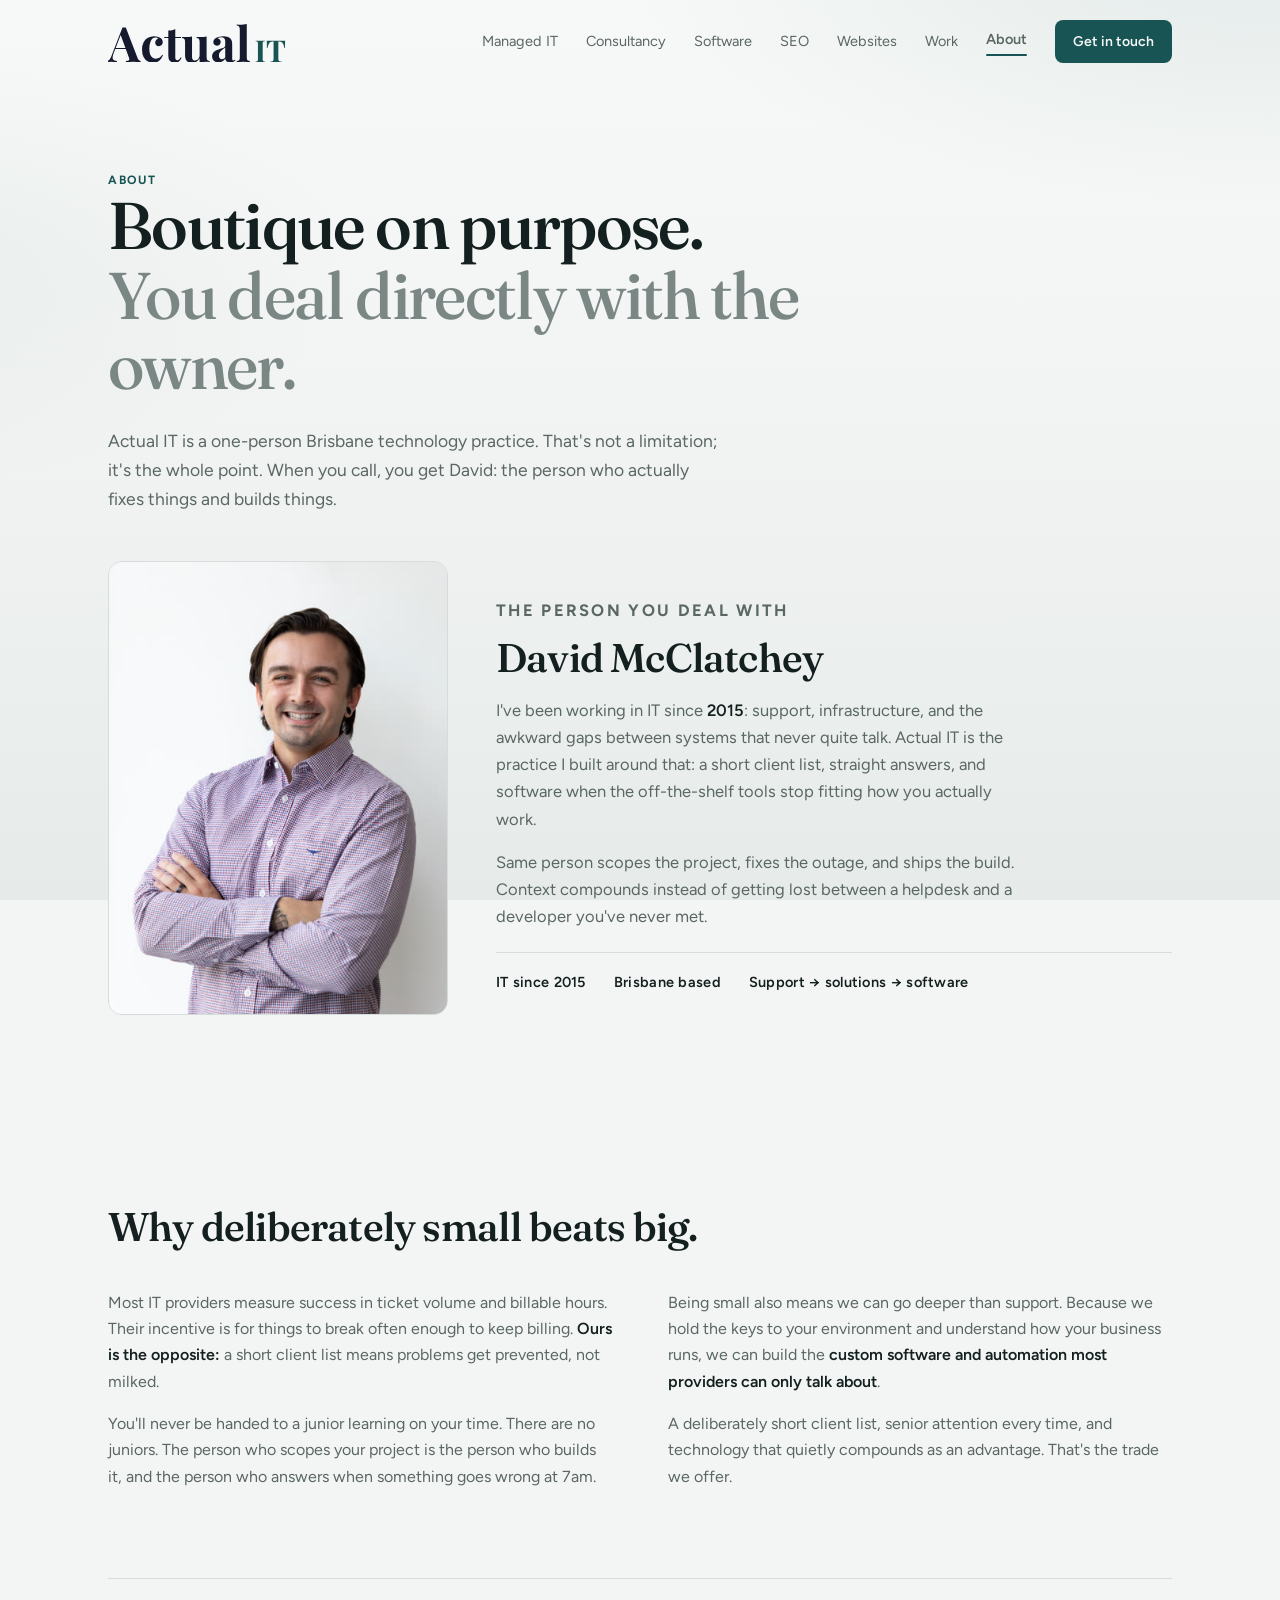
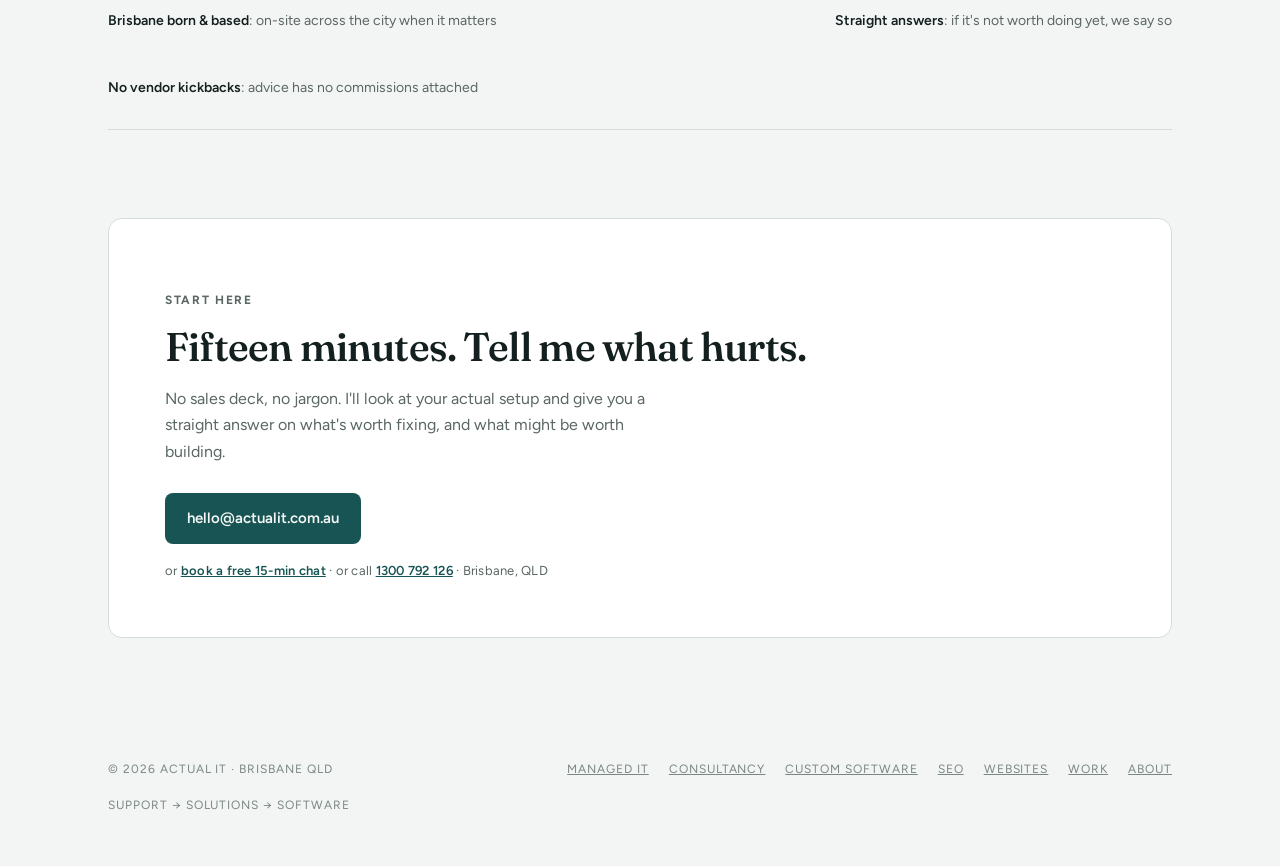
==== commit 463bd50c: "Merge pull request #6 from actualitau/cursor/add-seo-websites-pages-47db Add SEO and websites servic" ====
--- a/about/index.html
+++ b/about/index.html
@@ -62,7 +62,6 @@
       <a class="link" href="/services/custom-software">Software</a>
       <a class="link" href="/services/seo">SEO</a>
       <a class="link" href="/services/websites">Websites</a>
-      <a class="link" href="/services/ai-agents">AI agents</a>
       <a class="link" href="/work/">Work</a>
       <a class="link" href="/about/" aria-current="page">About</a>
       <a class="nav-cta" href="/contact/">Get in touch</a>
@@ -172,7 +171,6 @@
       <a href="/services/custom-software" style="color:inherit;">Custom Software</a>
       <a href="/services/seo" style="color:inherit;">SEO</a>
       <a href="/services/websites" style="color:inherit;">Websites</a>
-      <a href="/services/ai-agents" style="color:inherit;">AI agents</a>
       <a href="/work/" style="color:inherit;">Work</a>
       <a href="/about/" style="color:inherit;">About</a>
     </span>
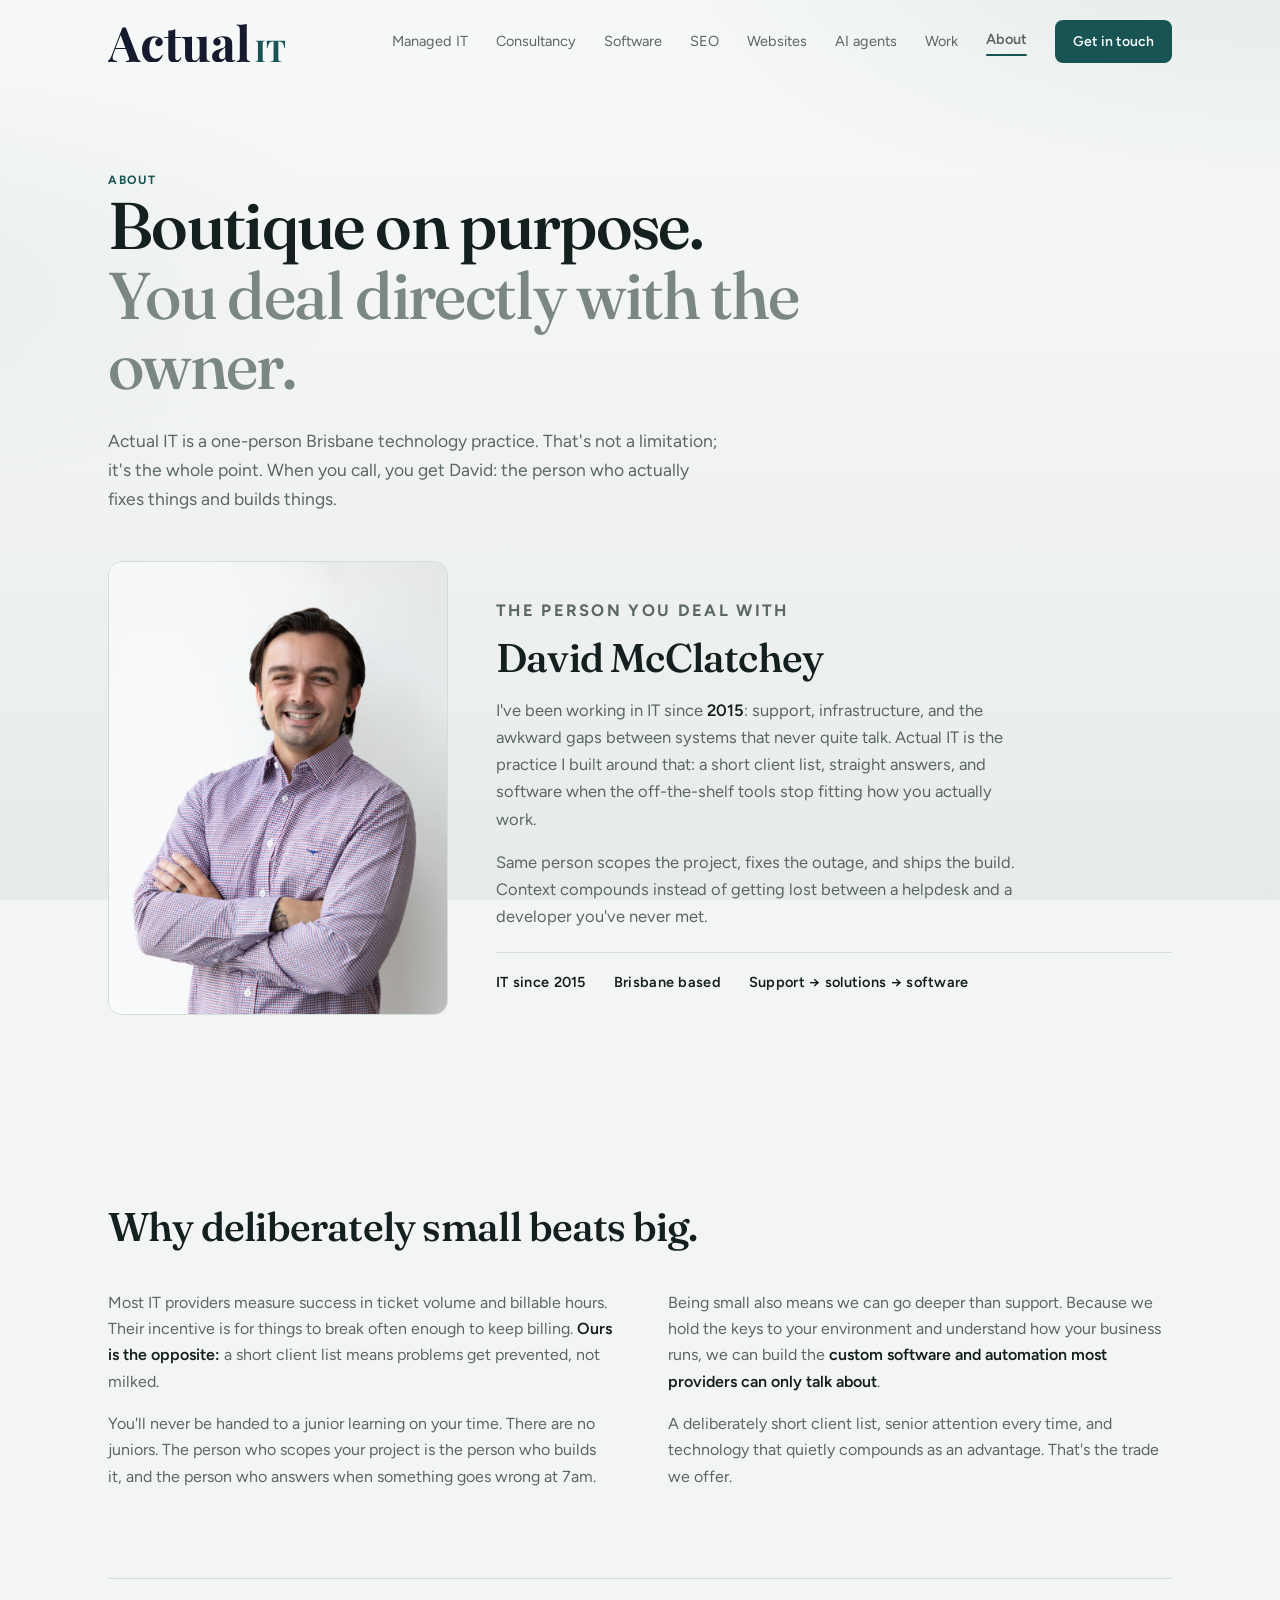
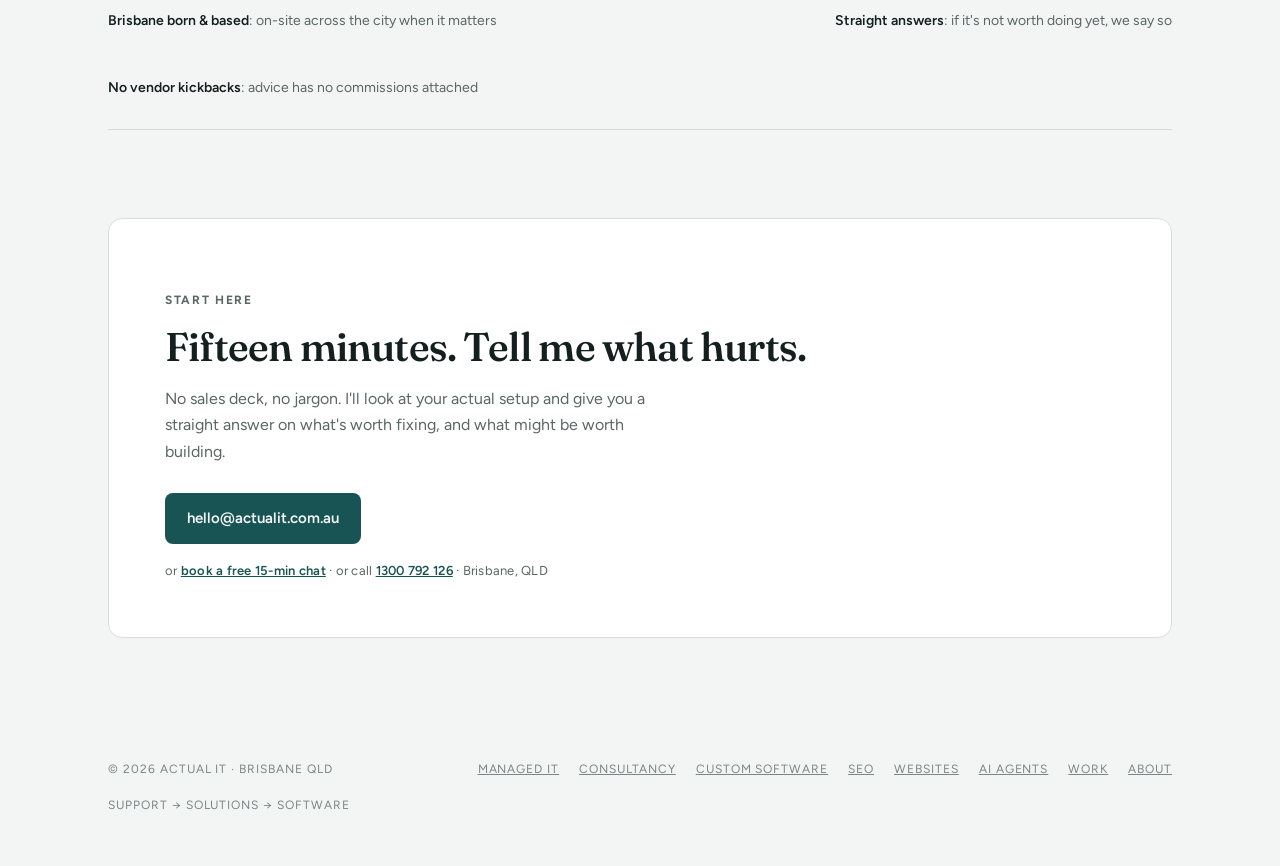
==== commit 8dc82b4b: "Merge pull request #7 from actualitau/cursor/add-ai-agents-page-b349 Add AI agents service page" ====
--- a/about/index.html
+++ b/about/index.html
@@ -62,6 +62,7 @@
       <a class="link" href="/services/custom-software">Software</a>
       <a class="link" href="/services/seo">SEO</a>
       <a class="link" href="/services/websites">Websites</a>
+      <a class="link" href="/services/ai-agents">AI agents</a>
       <a class="link" href="/work/">Work</a>
       <a class="link" href="/about/" aria-current="page">About</a>
       <a class="nav-cta" href="/contact/">Get in touch</a>
@@ -171,6 +172,7 @@
       <a href="/services/custom-software" style="color:inherit;">Custom Software</a>
       <a href="/services/seo" style="color:inherit;">SEO</a>
       <a href="/services/websites" style="color:inherit;">Websites</a>
+      <a href="/services/ai-agents" style="color:inherit;">AI agents</a>
       <a href="/work/" style="color:inherit;">Work</a>
       <a href="/about/" style="color:inherit;">About</a>
     </span>
